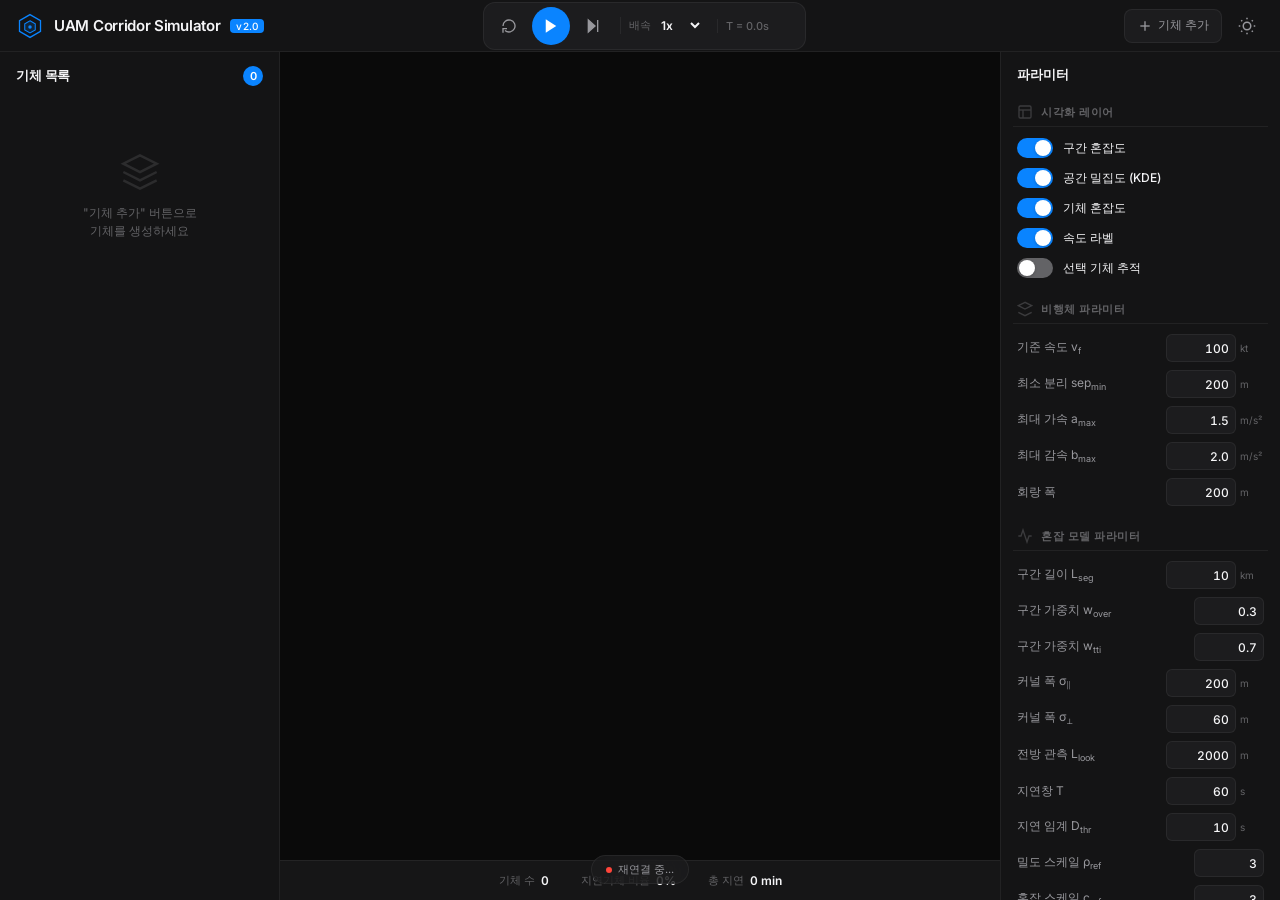
==== frontend/index.html @ d8e2fece "feat: Initial commit - Web-based UAM Corridor Congestion Simulator with Apple-style UI" ====
<!DOCTYPE html>
<html lang="ko" data-theme="dark">
<head>
  <meta charset="UTF-8">
  <meta name="viewport" content="width=device-width, initial-scale=1.0">
  <title>UAM Corridor Simulator</title>
  <link rel="preconnect" href="https://fonts.googleapis.com">
  <link rel="preconnect" href="https://fonts.gstatic.com" crossorigin>
  <link href="https://fonts.googleapis.com/css2?family=Inter:wght@300;400;500;600;700&display=swap" rel="stylesheet">
  <link rel="stylesheet" href="css/style.css">
</head>
<body>
  <!-- Top Bar -->
  <header class="topbar">
    <div class="topbar-left">
      <svg class="logo-icon" width="28" height="28" viewBox="0 0 32 32" fill="none">
        <path d="M16 3L28 10v12L16 29 4 22V10L16 3z" stroke="currentColor" stroke-width="1.5" fill="none"/>
        <path d="M16 10l6 3.5v7L16 24l-6-3.5v-7L16 10z" stroke="currentColor" stroke-width="1.2" fill="currentColor" fill-opacity="0.15"/>
        <circle cx="16" cy="17" r="2" fill="currentColor"/>
      </svg>
      <h1 class="topbar-title">UAM Corridor Simulator</h1>
      <span class="topbar-badge">v2.0</span>
    </div>
    <div class="topbar-center">
      <div class="sim-controls">
        <button class="ctrl-btn" id="btn-reset" title="초기화">
          <svg width="16" height="16" viewBox="0 0 24 24" fill="none" stroke="currentColor" stroke-width="2"><path d="M3 12a9 9 0 1 1 3 6.7"/><path d="M3 22v-6h6"/></svg>
        </button>
        <button class="ctrl-btn ctrl-primary" id="btn-play" title="시작/일시정지">
          <svg id="icon-play" width="18" height="18" viewBox="0 0 24 24" fill="currentColor"><polygon points="5,3 19,12 5,21"/></svg>
          <svg id="icon-pause" width="18" height="18" viewBox="0 0 24 24" fill="currentColor" style="display:none"><rect x="5" y="3" width="4" height="18"/><rect x="15" y="3" width="4" height="18"/></svg>
        </button>
        <button class="ctrl-btn" id="btn-step" title="1스텝 진행">
          <svg width="16" height="16" viewBox="0 0 24 24" fill="none" stroke="currentColor" stroke-width="2"><polygon points="5,3 15,12 5,21" fill="currentColor"/><line x1="19" y1="3" x2="19" y2="21"/></svg>
        </button>
        <div class="speed-control">
          <label>배속</label>
          <select id="sel-speed">
            <option value="0.5">0.5x</option>
            <option value="1" selected>1x</option>
            <option value="2">2x</option>
            <option value="5">5x</option>
            <option value="10">10x</option>
          </select>
        </div>
        <div class="sim-time" id="sim-time">T = 0.0s</div>
      </div>
    </div>
    <div class="topbar-right">
      <button class="ctrl-btn" id="btn-spawn" title="기체 생성">
        <svg width="16" height="16" viewBox="0 0 24 24" fill="none" stroke="currentColor" stroke-width="2"><line x1="12" y1="5" x2="12" y2="19"/><line x1="5" y1="12" x2="19" y2="12"/></svg>
        <span>기체 추가</span>
      </button>
      <button class="topbar-theme-btn" id="btn-theme" title="테마 전환">
        <svg width="18" height="18" viewBox="0 0 24 24" fill="none" stroke="currentColor" stroke-width="2"><path d="M21 12.79A9 9 0 1 1 11.21 3 7 7 0 0 0 21 12.79z"/></svg>
      </button>
    </div>
  </header>

  <!-- Main Layout -->
  <main class="app-layout">
    <!-- Left Sidebar: Aircraft List -->
    <aside class="sidebar sidebar-left" id="sidebar-left">
      <div class="sidebar-header">
        <h2>기체 목록</h2>
        <span class="badge" id="ac-count">0</span>
      </div>
      <div class="aircraft-list" id="aircraft-list">
        <div class="empty-state">
          <svg width="40" height="40" viewBox="0 0 24 24" fill="none" stroke="currentColor" stroke-width="1.5" opacity="0.3">
            <path d="M12 2L2 7l10 5 10-5-10-5z"/><path d="M2 17l10 5 10-5"/><path d="M2 12l10 5 10-5"/>
          </svg>
          <p>"기체 추가" 버튼으로<br>기체를 생성하세요</p>
        </div>
      </div>
      <!-- Selected Aircraft Detail -->
      <div class="ac-detail" id="ac-detail" style="display:none">
        <div class="detail-header">
          <span class="detail-id" id="detail-id">AC #1</span>
          <button class="btn-delete" id="btn-delete" title="기체 삭제">
            <svg width="14" height="14" viewBox="0 0 24 24" fill="none" stroke="currentColor" stroke-width="2"><line x1="18" y1="6" x2="6" y2="18"/><line x1="6" y1="6" x2="18" y2="18"/></svg>
          </button>
        </div>
        <div class="detail-stats">
          <div class="stat-row">
            <span class="stat-label">실제 속도</span>
            <span class="stat-value" id="detail-v-act">—</span>
          </div>
          <div class="stat-row">
            <span class="stat-label">지연율</span>
            <span class="stat-value" id="detail-delay-rate">—</span>
          </div>
          <div class="stat-row">
            <span class="stat-label">누적 지연</span>
            <span class="stat-value" id="detail-delay-time">—</span>
          </div>
          <div class="stat-row">
            <span class="stat-label">전방 지연비</span>
            <span class="stat-value" id="detail-fwd">—</span>
          </div>
        </div>
        <div class="speed-setter">
          <label>명령 속도 (kt)</label>
          <div class="speed-input-row">
            <button class="speed-btn" id="btn-speed-down">−5</button>
            <input type="number" id="input-speed" min="0" max="200" step="5" value="100">
            <button class="speed-btn" id="btn-speed-up">+5</button>
          </div>
          <input type="range" id="slider-speed" min="0" max="200" step="1" value="100" class="speed-slider">
        </div>
      </div>
    </aside>

    <!-- Center: Canvas -->
    <section class="canvas-area">
      <div class="canvas-wrapper" id="canvas-wrapper">
        <canvas id="sim-canvas"></canvas>
      </div>
      <!-- Summary Bar -->
      <div class="summary-bar" id="summary-bar">
        <div class="summary-item">
          <span class="summary-label">기체 수</span>
          <span class="summary-value" id="sum-n">0</span>
        </div>
        <div class="summary-item">
          <span class="summary-label">지연기체 비율</span>
          <span class="summary-value" id="sum-dr">0%</span>
        </div>
        <div class="summary-item">
          <span class="summary-label">총 지연</span>
          <span class="summary-value" id="sum-td">0 min</span>
        </div>
      </div>
    </section>

    <!-- Right Sidebar: Parameters -->
    <aside class="sidebar sidebar-right" id="sidebar-right">
      <div class="sidebar-header">
        <h2>파라미터</h2>
      </div>
      <div class="params-scroll">
        <!-- Visualization toggles -->
        <div class="param-section">
          <div class="param-section-title">
            <svg width="16" height="16" viewBox="0 0 24 24" fill="none" stroke="currentColor" stroke-width="2"><rect x="3" y="3" width="18" height="18" rx="2"/><path d="M3 9h18"/><path d="M9 21V9"/></svg>
            시각화 레이어
          </div>
          <label class="toggle-row">
            <input type="checkbox" id="chk-segments" checked>
            <span class="toggle-switch"></span>
            <span class="toggle-label">구간 혼잡도</span>
          </label>
          <label class="toggle-row">
            <input type="checkbox" id="chk-density" checked>
            <span class="toggle-switch"></span>
            <span class="toggle-label">공간 밀집도 (KDE)</span>
          </label>
          <label class="toggle-row">
            <input type="checkbox" id="chk-congestion" checked>
            <span class="toggle-switch"></span>
            <span class="toggle-label">기체 혼잡도</span>
          </label>
          <label class="toggle-row">
            <input type="checkbox" id="chk-speed-labels" checked>
            <span class="toggle-switch"></span>
            <span class="toggle-label">속도 라벨</span>
          </label>
          <label class="toggle-row">
            <input type="checkbox" id="chk-follow">
            <span class="toggle-switch"></span>
            <span class="toggle-label">선택 기체 추적</span>
          </label>
        </div>

        <!-- Vehicle Params -->
        <div class="param-section">
          <div class="param-section-title">
            <svg width="16" height="16" viewBox="0 0 24 24" fill="none" stroke="currentColor" stroke-width="2"><path d="M12 2L2 7l10 5 10-5-10-5z"/><path d="M2 17l10 5 10-5"/></svg>
            비행체 파라미터
          </div>
          <div class="param-row">
            <label>기준 속도 v<sub>f</sub></label>
            <div class="param-input">
              <input type="number" id="p-v-free" value="100" min="10" max="200" step="5">
              <span class="unit">kt</span>
            </div>
          </div>
          <div class="param-row">
            <label>최소 분리 sep<sub>min</sub></label>
            <div class="param-input">
              <input type="number" id="p-sep-min" value="200" min="10" max="5000" step="10">
              <span class="unit">m</span>
            </div>
          </div>
          <div class="param-row">
            <label>최대 가속 a<sub>max</sub></label>
            <div class="param-input">
              <input type="number" id="p-a-max" value="1.5" min="0.1" max="10" step="0.1">
              <span class="unit">m/s²</span>
            </div>
          </div>
          <div class="param-row">
            <label>최대 감속 b<sub>max</sub></label>
            <div class="param-input">
              <input type="number" id="p-b-max" value="2.0" min="0.1" max="10" step="0.1">
              <span class="unit">m/s²</span>
            </div>
          </div>
          <div class="param-row">
            <label>회랑 폭</label>
            <div class="param-input">
              <input type="number" id="p-lane-width" value="200" min="20" max="2000" step="20">
              <span class="unit">m</span>
            </div>
          </div>
        </div>

        <!-- Congestion Params -->
        <div class="param-section">
          <div class="param-section-title">
            <svg width="16" height="16" viewBox="0 0 24 24" fill="none" stroke="currentColor" stroke-width="2"><path d="M22 12h-4l-3 9L9 3l-3 9H2"/></svg>
            혼잡 모델 파라미터
          </div>
          <div class="param-row">
            <label>구간 길이 L<sub>seg</sub></label>
            <div class="param-input">
              <input type="number" id="p-seg-len" value="10" min="0.5" max="50" step="0.5">
              <span class="unit">km</span>
            </div>
          </div>
          <div class="param-row">
            <label>구간 가중치 w<sub>over</sub></label>
            <div class="param-input">
              <input type="number" id="p-w-over" value="0.3" min="0" max="1" step="0.05">
            </div>
          </div>
          <div class="param-row">
            <label>구간 가중치 w<sub>tti</sub></label>
            <div class="param-input">
              <input type="number" id="p-w-tti" value="0.7" min="0" max="1" step="0.05">
            </div>
          </div>
          <div class="param-row">
            <label>커널 폭 σ<sub>∥</sub></label>
            <div class="param-input">
              <input type="number" id="p-sig-par" value="200" min="50" max="400" step="50">
              <span class="unit">m</span>
            </div>
          </div>
          <div class="param-row">
            <label>커널 폭 σ<sub>⊥</sub></label>
            <div class="param-input">
              <input type="number" id="p-sig-perp" value="60" min="5" max="1000" step="5">
              <span class="unit">m</span>
            </div>
          </div>
          <div class="param-row">
            <label>전방 관측 L<sub>look</sub></label>
            <div class="param-input">
              <input type="number" id="p-l-look" value="2000" min="100" max="20000" step="100">
              <span class="unit">m</span>
            </div>
          </div>
          <div class="param-row">
            <label>지연창 T</label>
            <div class="param-input">
              <input type="number" id="p-delay-t" value="60" min="10" max="3600" step="10">
              <span class="unit">s</span>
            </div>
          </div>
          <div class="param-row">
            <label>지연 임계 D<sub>thr</sub></label>
            <div class="param-input">
              <input type="number" id="p-d-thr" value="10" min="0" max="3600" step="5">
              <span class="unit">s</span>
            </div>
          </div>
          <div class="param-row">
            <label>밀도 스케일 ρ<sub>ref</sub></label>
            <div class="param-input">
              <input type="number" id="p-rho-ref" value="3" min="0.1" max="200" step="0.5">
            </div>
          </div>
          <div class="param-row">
            <label>혼잡 스케일 c<sub>ref</sub></label>
            <div class="param-input">
              <input type="number" id="p-cong-ref" value="3" min="0.1" max="200" step="0.5">
            </div>
          </div>
        </div>

        <!-- Simulation Params -->
        <div class="param-section">
          <div class="param-section-title">
            <svg width="16" height="16" viewBox="0 0 24 24" fill="none" stroke="currentColor" stroke-width="2"><circle cx="12" cy="12" r="3"/><path d="M19.4 15a1.65 1.65 0 0 0 .33 1.82l.06.06a2 2 0 0 1 0 2.83 2 2 0 0 1-2.83 0l-.06-.06a1.65 1.65 0 0 0-1.82-.33 1.65 1.65 0 0 0-1 1.51V21a2 2 0 0 1-2 2 2 2 0 0 1-2-2v-.09A1.65 1.65 0 0 0 9 19.4a1.65 1.65 0 0 0-1.82.33l-.06.06a2 2 0 0 1-2.83 0 2 2 0 0 1 0-2.83l.06-.06A1.65 1.65 0 0 0 4.68 15a1.65 1.65 0 0 0-1.51-1H3a2 2 0 0 1-2-2 2 2 0 0 1 2-2h.09A1.65 1.65 0 0 0 4.6 9a1.65 1.65 0 0 0-.33-1.82l-.06-.06a2 2 0 0 1 0-2.83 2 2 0 0 1 2.83 0l.06.06A1.65 1.65 0 0 0 9 4.68a1.65 1.65 0 0 0 1-1.51V3a2 2 0 0 1 2-2 2 2 0 0 1 2 2v.09a1.65 1.65 0 0 0 1 1.51 1.65 1.65 0 0 0 1.82-.33l.06-.06a2 2 0 0 1 2.83 0 2 2 0 0 1 0 2.83l-.06.06a1.65 1.65 0 0 0-.33 1.82V9a1.65 1.65 0 0 0 1.51 1H21a2 2 0 0 1 2 2 2 2 0 0 1-2 2h-.09a1.65 1.65 0 0 0-1.51 1z"/></svg>
            시뮬레이션 설정
          </div>
          <div class="param-row">
            <label>타임스텝 dt</label>
            <div class="param-input">
              <input type="number" id="p-dt" value="0.2" min="0.05" max="2" step="0.05">
              <span class="unit">s</span>
            </div>
          </div>
        </div>
      </div>
    </aside>
  </main>

  <!-- Connection indicator -->
  <div class="connection-indicator" id="connection-indicator">
    <span class="dot"></span>
    <span class="label">연결 중...</span>
  </div>

  <script src="js/renderer.js"></script>
  <script src="js/app.js"></script>
</body>
</html>
---- frontend/css/style.css ----
/* ============================================
   UAM Corridor Simulator — Apple-style Theme
   Dark-first, frosted glass, spatial depth
   ============================================ */

:root {
  --font: 'Inter', -apple-system, BlinkMacSystemFont, 'Segoe UI', sans-serif;

  /* Light mode */
  --bg: #f5f5f7;
  --surface: rgba(255, 255, 255, 0.72);
  --surface-solid: #ffffff;
  --surface-hover: rgba(255, 255, 255, 0.85);
  --border: rgba(0, 0, 0, 0.06);
  --border-strong: rgba(0, 0, 0, 0.12);
  --text: #1d1d1f;
  --text-secondary: #6e6e73;
  --text-tertiary: #aeaeb2;
  --accent: #007aff;
  --accent-hover: #0056cc;
  --danger: #ff3b30;
  --success: #34c759;
  --warning: #ff9500;
  --canvas-bg: #e8e8ed;
  --glass-blur: 20px;
  --shadow-sm: 0 1px 3px rgba(0,0,0,0.06);
  --shadow-md: 0 4px 16px rgba(0,0,0,0.08);
  --shadow-lg: 0 12px 40px rgba(0,0,0,0.12);
  --radius: 12px;
  --radius-sm: 8px;
  --radius-xs: 6px;
  --topbar-h: 52px;
}

[data-theme="dark"] {
  --bg: #000000;
  --surface: rgba(28, 28, 30, 0.72);
  --surface-solid: #1c1c1e;
  --surface-hover: rgba(44, 44, 46, 0.8);
  --border: rgba(255, 255, 255, 0.06);
  --border-strong: rgba(255, 255, 255, 0.12);
  --text: #f5f5f7;
  --text-secondary: #98989d;
  --text-tertiary: #636366;
  --accent: #0a84ff;
  --accent-hover: #409cff;
  --danger: #ff453a;
  --success: #30d158;
  --warning: #ff9f0a;
  --canvas-bg: #0a0a0a;
  --shadow-sm: 0 1px 3px rgba(0,0,0,0.3);
  --shadow-md: 0 4px 16px rgba(0,0,0,0.4);
  --shadow-lg: 0 12px 40px rgba(0,0,0,0.5);
}

/* ---- Reset ---- */
*, *::before, *::after { box-sizing: border-box; margin: 0; padding: 0; }
html { font-size: 14px; -webkit-font-smoothing: antialiased; -moz-osx-font-smoothing: grayscale; }
body {
  font-family: var(--font);
  background: var(--bg);
  color: var(--text);
  height: 100vh;
  overflow: hidden;
  display: flex;
  flex-direction: column;
}
button { cursor: pointer; background: none; border: none; font: inherit; color: inherit; }
input, select { font: inherit; color: inherit; }
input[type="number"] { -moz-appearance: textfield; }
input[type="number"]::-webkit-outer-spin-button,
input[type="number"]::-webkit-inner-spin-button { -webkit-appearance: none; margin: 0; }

/* ---- Top Bar ---- */
.topbar {
  height: var(--topbar-h);
  display: flex;
  align-items: center;
  justify-content: space-between;
  padding: 0 16px;
  background: var(--surface);
  backdrop-filter: blur(var(--glass-blur));
  -webkit-backdrop-filter: blur(var(--glass-blur));
  border-bottom: 1px solid var(--border);
  z-index: 100;
  flex-shrink: 0;
}
.topbar-left {
  display: flex;
  align-items: center;
  gap: 10px;
  min-width: 240px;
}
.logo-icon { color: var(--accent); flex-shrink: 0; }
.topbar-title {
  font-size: 15px;
  font-weight: 600;
  letter-spacing: -0.02em;
  white-space: nowrap;
}
.topbar-badge {
  font-size: 10px;
  font-weight: 500;
  background: var(--accent);
  color: #fff;
  padding: 1px 6px;
  border-radius: 4px;
  letter-spacing: 0.02em;
}
.topbar-center { display: flex; align-items: center; }
.topbar-right { display: flex; align-items: center; gap: 8px; min-width: 240px; justify-content: flex-end; }

.sim-controls {
  display: flex;
  align-items: center;
  gap: 6px;
  background: var(--surface-solid);
  border: 1px solid var(--border);
  border-radius: var(--radius);
  padding: 4px 8px;
}
.ctrl-btn {
  display: flex;
  align-items: center;
  justify-content: center;
  gap: 6px;
  width: 34px;
  height: 34px;
  border-radius: var(--radius-sm);
  color: var(--text-secondary);
  transition: all 0.15s ease;
}
.ctrl-btn:hover { background: var(--surface-hover); color: var(--text); }
.ctrl-btn span { font-size: 12px; font-weight: 500; }
.ctrl-primary {
  background: var(--accent);
  color: #fff !important;
  width: 38px;
  height: 38px;
  border-radius: 50%;
}
.ctrl-primary:hover { background: var(--accent-hover); }

#btn-spawn {
  width: auto;
  padding: 0 12px;
  gap: 5px;
  background: var(--surface-solid);
  border: 1px solid var(--border);
}
#btn-spawn:hover { border-color: var(--accent); color: var(--accent); }

.speed-control {
  display: flex;
  align-items: center;
  gap: 6px;
  margin-left: 4px;
  padding-left: 8px;
  border-left: 1px solid var(--border);
}
.speed-control label { font-size: 11px; color: var(--text-tertiary); }
.speed-control select {
  background: transparent;
  border: none;
  font-size: 12px;
  font-weight: 600;
  color: var(--text);
  cursor: pointer;
  outline: none;
}
.speed-control select option { background: var(--surface-solid); color: var(--text); }

.sim-time {
  font-size: 11px;
  font-weight: 500;
  color: var(--text-tertiary);
  margin-left: 8px;
  padding-left: 8px;
  border-left: 1px solid var(--border);
  font-variant-numeric: tabular-nums;
  min-width: 80px;
}

.topbar-theme-btn {
  width: 34px;
  height: 34px;
  display: flex;
  align-items: center;
  justify-content: center;
  border-radius: 50%;
  color: var(--text-secondary);
  transition: all 0.15s ease;
}
.topbar-theme-btn:hover { background: var(--surface-hover); color: var(--text); }

/* ---- Main Layout ---- */
.app-layout {
  flex: 1;
  display: flex;
  overflow: hidden;
}

/* ---- Sidebars ---- */
.sidebar {
  width: 280px;
  flex-shrink: 0;
  display: flex;
  flex-direction: column;
  background: var(--surface);
  backdrop-filter: blur(var(--glass-blur));
  -webkit-backdrop-filter: blur(var(--glass-blur));
  border-right: 1px solid var(--border);
  overflow: hidden;
}
.sidebar-right {
  border-right: none;
  border-left: 1px solid var(--border);
}
.sidebar-header {
  display: flex;
  align-items: center;
  justify-content: space-between;
  padding: 14px 16px 10px;
  flex-shrink: 0;
}
.sidebar-header h2 {
  font-size: 13px;
  font-weight: 600;
  letter-spacing: -0.01em;
}
.badge {
  font-size: 11px;
  font-weight: 600;
  background: var(--accent);
  color: #fff;
  min-width: 20px;
  height: 20px;
  display: flex;
  align-items: center;
  justify-content: center;
  border-radius: 10px;
  padding: 0 6px;
}

/* ---- Aircraft List ---- */
.aircraft-list {
  flex: 1;
  overflow-y: auto;
  padding: 0 8px;
}
.aircraft-list::-webkit-scrollbar { width: 4px; }
.aircraft-list::-webkit-scrollbar-thumb { background: var(--text-tertiary); border-radius: 2px; }

.empty-state {
  display: flex;
  flex-direction: column;
  align-items: center;
  justify-content: center;
  gap: 12px;
  height: 200px;
  color: var(--text-tertiary);
  text-align: center;
  font-size: 12px;
  line-height: 1.5;
}

.ac-card {
  display: flex;
  align-items: center;
  padding: 8px 10px;
  margin-bottom: 2px;
  border-radius: var(--radius-sm);
  cursor: pointer;
  transition: all 0.12s ease;
  gap: 10px;
}
.ac-card:hover { background: var(--surface-hover); }
.ac-card.selected { background: color-mix(in srgb, var(--accent) 15%, transparent); }
.ac-card.delayed { border-left: 2px solid var(--danger); }

.ac-card-icon {
  width: 28px;
  height: 28px;
  border-radius: 50%;
  background: var(--surface-solid);
  display: flex;
  align-items: center;
  justify-content: center;
  flex-shrink: 0;
  font-size: 10px;
  font-weight: 700;
  color: var(--accent);
  border: 1px solid var(--border);
}
.ac-card.delayed .ac-card-icon { color: var(--danger); border-color: var(--danger); }

.ac-card-info { flex: 1; min-width: 0; }
.ac-card-name { font-size: 12px; font-weight: 600; }
.ac-card-meta {
  font-size: 10px;
  color: var(--text-tertiary);
  font-variant-numeric: tabular-nums;
  display: flex;
  gap: 8px;
}
.ac-card-speed {
  font-size: 11px;
  font-weight: 500;
  font-variant-numeric: tabular-nums;
  color: var(--text-secondary);
}

/* ---- Aircraft Detail Panel ---- */
.ac-detail {
  flex-shrink: 0;
  border-top: 1px solid var(--border);
  padding: 12px;
  background: var(--surface-solid);
}
.detail-header {
  display: flex;
  align-items: center;
  justify-content: space-between;
  margin-bottom: 10px;
}
.detail-id { font-size: 14px; font-weight: 700; }
.btn-delete {
  width: 26px;
  height: 26px;
  display: flex;
  align-items: center;
  justify-content: center;
  border-radius: 50%;
  color: var(--danger);
  transition: all 0.15s;
}
.btn-delete:hover { background: color-mix(in srgb, var(--danger) 15%, transparent); }

.detail-stats {
  display: grid;
  grid-template-columns: 1fr 1fr;
  gap: 6px;
  margin-bottom: 12px;
}
.stat-row {
  background: var(--surface);
  border-radius: var(--radius-xs);
  padding: 6px 8px;
}
.stat-label { font-size: 10px; color: var(--text-tertiary); display: block; }
.stat-value { font-size: 13px; font-weight: 600; font-variant-numeric: tabular-nums; }

.speed-setter label {
  font-size: 11px;
  color: var(--text-secondary);
  display: block;
  margin-bottom: 6px;
}
.speed-input-row {
  display: flex;
  gap: 4px;
  margin-bottom: 6px;
}
.speed-btn {
  width: 36px;
  height: 32px;
  border-radius: var(--radius-xs);
  border: 1px solid var(--border);
  font-size: 12px;
  font-weight: 600;
  display: flex;
  align-items: center;
  justify-content: center;
  transition: all 0.12s;
}
.speed-btn:hover { border-color: var(--accent); color: var(--accent); }

.speed-input-row input {
  flex: 1;
  height: 32px;
  border: 1px solid var(--border);
  border-radius: var(--radius-xs);
  background: var(--surface);
  text-align: center;
  font-weight: 600;
  font-size: 13px;
  outline: none;
}
.speed-input-row input:focus { border-color: var(--accent); }

.speed-slider {
  width: 100%;
  height: 4px;
  -webkit-appearance: none;
  appearance: none;
  background: var(--border-strong);
  border-radius: 2px;
  outline: none;
}
.speed-slider::-webkit-slider-thumb {
  -webkit-appearance: none;
  width: 16px;
  height: 16px;
  border-radius: 50%;
  background: var(--accent);
  cursor: pointer;
  box-shadow: 0 1px 4px rgba(0,0,0,0.3);
}

/* ---- Parameters Sidebar ---- */
.params-scroll {
  flex: 1;
  overflow-y: auto;
  padding: 0 12px 20px;
}
.params-scroll::-webkit-scrollbar { width: 4px; }
.params-scroll::-webkit-scrollbar-thumb { background: var(--text-tertiary); border-radius: 2px; }

.param-section {
  margin-bottom: 8px;
}
.param-section-title {
  display: flex;
  align-items: center;
  gap: 8px;
  font-size: 11px;
  font-weight: 600;
  text-transform: uppercase;
  letter-spacing: 0.05em;
  color: var(--text-tertiary);
  padding: 10px 4px 6px;
  border-bottom: 1px solid var(--border);
  margin-bottom: 6px;
}
.param-section-title svg { opacity: 0.5; flex-shrink: 0; }

/* Toggle rows */
.toggle-row {
  display: flex;
  align-items: center;
  gap: 10px;
  padding: 5px 4px;
  cursor: pointer;
  border-radius: var(--radius-xs);
  transition: background 0.1s;
}
.toggle-row:hover { background: var(--surface-hover); }
.toggle-row input[type="checkbox"] { display: none; }
.toggle-switch {
  width: 36px;
  height: 20px;
  background: var(--text-tertiary);
  border-radius: 10px;
  position: relative;
  transition: background 0.2s;
  flex-shrink: 0;
}
.toggle-switch::after {
  content: '';
  position: absolute;
  width: 16px;
  height: 16px;
  background: #fff;
  border-radius: 50%;
  top: 2px;
  left: 2px;
  transition: transform 0.2s;
  box-shadow: 0 1px 3px rgba(0,0,0,0.2);
}
.toggle-row input:checked + .toggle-switch { background: var(--accent); }
.toggle-row input:checked + .toggle-switch::after { transform: translateX(16px); }
.toggle-label { font-size: 12px; font-weight: 500; }

/* Param inputs */
.param-row {
  display: flex;
  align-items: center;
  justify-content: space-between;
  padding: 4px;
  gap: 8px;
}
.param-row label {
  font-size: 12px;
  color: var(--text-secondary);
  flex-shrink: 0;
  white-space: nowrap;
}
.param-row label sub { font-size: 9px; }
.param-input {
  display: flex;
  align-items: center;
  gap: 4px;
}
.param-input input {
  width: 70px;
  height: 28px;
  border: 1px solid var(--border);
  border-radius: var(--radius-xs);
  background: var(--surface-solid);
  text-align: right;
  font-size: 12px;
  font-weight: 500;
  padding: 0 6px;
  outline: none;
  font-variant-numeric: tabular-nums;
  transition: border-color 0.15s;
}
.param-input input:focus { border-color: var(--accent); }
.param-input .unit {
  font-size: 10px;
  color: var(--text-tertiary);
  min-width: 24px;
}

/* ---- Canvas Area ---- */
.canvas-area {
  flex: 1;
  display: flex;
  flex-direction: column;
  position: relative;
  background: var(--canvas-bg);
  overflow: hidden;
}
.canvas-wrapper {
  flex: 1;
  position: relative;
  overflow: hidden;
}
.canvas-wrapper canvas {
  position: absolute;
  top: 0;
  left: 0;
  width: 100%;
  height: 100%;
}

/* Summary bar */
.summary-bar {
  display: flex;
  align-items: center;
  justify-content: center;
  gap: 32px;
  height: 40px;
  background: var(--surface);
  backdrop-filter: blur(var(--glass-blur));
  -webkit-backdrop-filter: blur(var(--glass-blur));
  border-top: 1px solid var(--border);
  flex-shrink: 0;
}
.summary-item {
  display: flex;
  align-items: center;
  gap: 6px;
}
.summary-label {
  font-size: 11px;
  color: var(--text-tertiary);
}
.summary-value {
  font-size: 12px;
  font-weight: 600;
  font-variant-numeric: tabular-nums;
}

/* ---- Connection Indicator ---- */
.connection-indicator {
  position: fixed;
  bottom: 16px;
  left: 50%;
  transform: translateX(-50%);
  display: flex;
  align-items: center;
  gap: 6px;
  padding: 6px 14px;
  background: var(--surface);
  backdrop-filter: blur(var(--glass-blur));
  border: 1px solid var(--border);
  border-radius: 20px;
  font-size: 11px;
  color: var(--text-secondary);
  z-index: 200;
  transition: opacity 0.3s, transform 0.3s;
}
.connection-indicator .dot {
  width: 6px;
  height: 6px;
  border-radius: 50%;
  background: var(--warning);
  animation: pulse 1.5s infinite;
}
.connection-indicator.connected .dot { background: var(--success); animation: none; }
.connection-indicator.connected .label::after { content: '연결됨'; }
.connection-indicator.connected { opacity: 0; transform: translateX(-50%) translateY(10px); pointer-events: none; }
.connection-indicator.error .dot { background: var(--danger); animation: none; }

@keyframes pulse {
  0%, 100% { opacity: 1; }
  50% { opacity: 0.3; }
}

/* ---- Scrollbar global ---- */
::-webkit-scrollbar { width: 6px; height: 6px; }
::-webkit-scrollbar-track { background: transparent; }
::-webkit-scrollbar-thumb { background: var(--text-tertiary); border-radius: 3px; }
::-webkit-scrollbar-thumb:hover { background: var(--text-secondary); }

/* ---- Selection ---- */
::selection { background: color-mix(in srgb, var(--accent) 30%, transparent); }

/* ---- Animations ---- */
@keyframes fadeIn {
  from { opacity: 0; transform: translateY(4px); }
  to { opacity: 1; transform: translateY(0); }
}
.ac-card { animation: fadeIn 0.2s ease; }
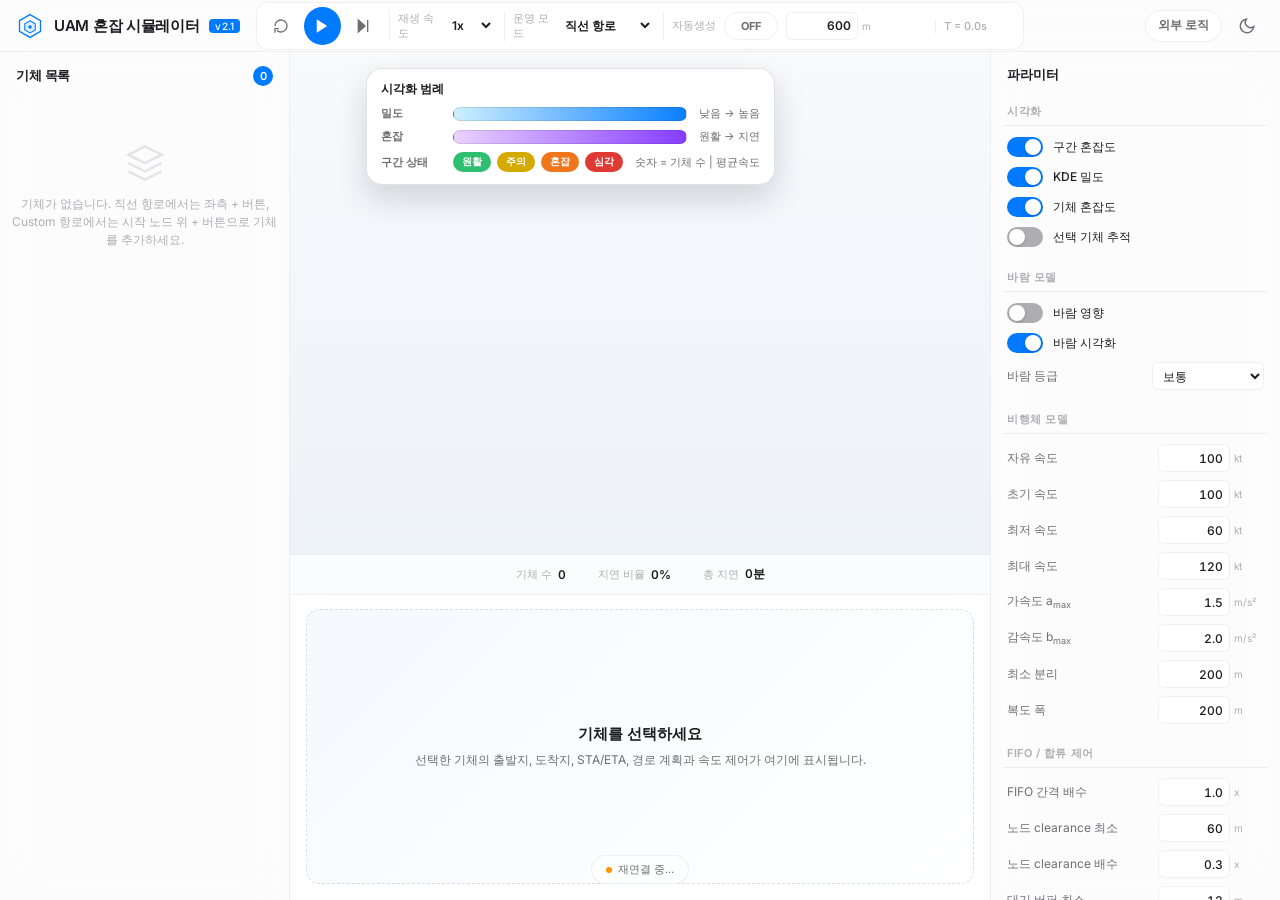
==== commit 7f2048c1: "Add custom route mode and external logic studio" ====
--- a/frontend/index.html
+++ b/frontend/index.html
@@ -1,40 +1,41 @@
 <!DOCTYPE html>
-<html lang="ko" data-theme="dark">
+<html lang="ko" data-theme="light">
 <head>
   <meta charset="UTF-8">
   <meta name="viewport" content="width=device-width, initial-scale=1.0">
-  <title>UAM Corridor Simulator</title>
+  <title>UAM 혼잡 시뮬레이터</title>
   <link rel="preconnect" href="https://fonts.googleapis.com">
   <link rel="preconnect" href="https://fonts.gstatic.com" crossorigin>
-  <link href="https://fonts.googleapis.com/css2?family=Inter:wght@300;400;500;600;700&display=swap" rel="stylesheet">
+  <link href="https://fonts.googleapis.com/css2?family=Inter:wght@300;400;500;600;700;800&display=swap" rel="stylesheet">
   <link rel="stylesheet" href="css/style.css">
 </head>
 <body>
-  <!-- Top Bar -->
   <header class="topbar">
     <div class="topbar-left">
-      <svg class="logo-icon" width="28" height="28" viewBox="0 0 32 32" fill="none">
-        <path d="M16 3L28 10v12L16 29 4 22V10L16 3z" stroke="currentColor" stroke-width="1.5" fill="none"/>
-        <path d="M16 10l6 3.5v7L16 24l-6-3.5v-7L16 10z" stroke="currentColor" stroke-width="1.2" fill="currentColor" fill-opacity="0.15"/>
+      <svg class="logo-icon" width="28" height="28" viewBox="0 0 32 32" fill="none" aria-hidden="true">
+        <path d="M16 3L28 10v12L16 29 4 22V10L16 3z" stroke="currentColor" stroke-width="1.5"/>
+        <path d="M16 10l6 3.5v7L16 24l-6-3.5v-7L16 10z" stroke="currentColor" stroke-width="1.2" fill="currentColor" fill-opacity="0.12"/>
         <circle cx="16" cy="17" r="2" fill="currentColor"/>
       </svg>
-      <h1 class="topbar-title">UAM Corridor Simulator</h1>
-      <span class="topbar-badge">v2.0</span>
+      <h1 class="topbar-title">UAM 혼잡 시뮬레이터</h1>
+      <span class="topbar-badge">v2.1</span>
     </div>
+
     <div class="topbar-center">
       <div class="sim-controls">
-        <button class="ctrl-btn" id="btn-reset" title="초기화">
+        <button class="ctrl-btn" id="btn-reset" title="초기화" aria-label="초기화">
           <svg width="16" height="16" viewBox="0 0 24 24" fill="none" stroke="currentColor" stroke-width="2"><path d="M3 12a9 9 0 1 1 3 6.7"/><path d="M3 22v-6h6"/></svg>
         </button>
-        <button class="ctrl-btn ctrl-primary" id="btn-play" title="시작/일시정지">
+        <button class="ctrl-btn ctrl-primary" id="btn-play" title="재생 / 일시정지" aria-label="재생 / 일시정지">
           <svg id="icon-play" width="18" height="18" viewBox="0 0 24 24" fill="currentColor"><polygon points="5,3 19,12 5,21"/></svg>
           <svg id="icon-pause" width="18" height="18" viewBox="0 0 24 24" fill="currentColor" style="display:none"><rect x="5" y="3" width="4" height="18"/><rect x="15" y="3" width="4" height="18"/></svg>
         </button>
-        <button class="ctrl-btn" id="btn-step" title="1스텝 진행">
+        <button class="ctrl-btn" id="btn-step" title="한 스텝 실행" aria-label="한 스텝 실행">
           <svg width="16" height="16" viewBox="0 0 24 24" fill="none" stroke="currentColor" stroke-width="2"><polygon points="5,3 15,12 5,21" fill="currentColor"/><line x1="19" y1="3" x2="19" y2="21"/></svg>
         </button>
+
         <div class="speed-control">
-          <label>배속</label>
+          <label for="sel-speed">재생 속도</label>
           <select id="sel-speed">
             <option value="0.5">0.5x</option>
             <option value="1" selected>1x</option>
@@ -43,271 +44,296 @@
             <option value="10">10x</option>
           </select>
         </div>
+
+        <div class="speed-control speed-control-mode">
+          <label for="sel-mode">운영 모드</label>
+          <select id="sel-mode">
+            <option value="corridor">직선 항로</option>
+            <option value="route">Custom 항로</option>
+          </select>
+        </div>
+
+        <div class="speed-control speed-control-auto">
+          <label for="input-auto-spacing">자동생성</label>
+          <button class="auto-spawn-btn" id="btn-auto-spawn" type="button">OFF</button>
+          <div class="auto-spawn-input">
+            <input type="number" id="input-auto-spacing" min="200" step="50" value="600">
+            <span>m</span>
+          </div>
+        </div>
+
         <div class="sim-time" id="sim-time">T = 0.0s</div>
       </div>
     </div>
+
     <div class="topbar-right">
-      <button class="ctrl-btn" id="btn-spawn" title="기체 생성">
-        <svg width="16" height="16" viewBox="0 0 24 24" fill="none" stroke="currentColor" stroke-width="2"><line x1="12" y1="5" x2="12" y2="19"/><line x1="5" y1="12" x2="19" y2="12"/></svg>
-        <span>기체 추가</span>
-      </button>
-      <button class="topbar-theme-btn" id="btn-theme" title="테마 전환">
+      <button class="topbar-link-btn" id="btn-logic-studio" title="외부 로직 스튜디오" aria-label="외부 로직 스튜디오">외부 로직</button>
+      <button class="topbar-theme-btn" id="btn-theme" title="테마 전환" aria-label="테마 전환">
         <svg width="18" height="18" viewBox="0 0 24 24" fill="none" stroke="currentColor" stroke-width="2"><path d="M21 12.79A9 9 0 1 1 11.21 3 7 7 0 0 0 21 12.79z"/></svg>
       </button>
     </div>
   </header>
 
-  <!-- Main Layout -->
   <main class="app-layout">
-    <!-- Left Sidebar: Aircraft List -->
     <aside class="sidebar sidebar-left" id="sidebar-left">
       <div class="sidebar-header">
         <h2>기체 목록</h2>
         <span class="badge" id="ac-count">0</span>
       </div>
+
       <div class="aircraft-list" id="aircraft-list">
         <div class="empty-state">
           <svg width="40" height="40" viewBox="0 0 24 24" fill="none" stroke="currentColor" stroke-width="1.5" opacity="0.3">
             <path d="M12 2L2 7l10 5 10-5-10-5z"/><path d="M2 17l10 5 10-5"/><path d="M2 12l10 5 10-5"/>
           </svg>
-          <p>"기체 추가" 버튼으로<br>기체를 생성하세요</p>
-        </div>
-      </div>
-      <!-- Selected Aircraft Detail -->
-      <div class="ac-detail" id="ac-detail" style="display:none">
-        <div class="detail-header">
-          <span class="detail-id" id="detail-id">AC #1</span>
-          <button class="btn-delete" id="btn-delete" title="기체 삭제">
-            <svg width="14" height="14" viewBox="0 0 24 24" fill="none" stroke="currentColor" stroke-width="2"><line x1="18" y1="6" x2="6" y2="18"/><line x1="6" y1="6" x2="18" y2="18"/></svg>
+          <p>기체가 없습니다. 직선 항로에서는 좌측 + 버튼, Custom 항로에서는 시작 노드 위 + 버튼으로 기체를 추가하세요.</p>
+        </div>
+      </div>
+    </aside>
+
+    <section class="workspace">
+      <section class="canvas-area">
+        <div class="canvas-wrapper" id="canvas-wrapper">
+          <button class="canvas-spawn-btn" id="btn-spawn" title="기체 생성" aria-label="기체 생성">
+            <svg width="22" height="22" viewBox="0 0 24 24" fill="none" stroke="currentColor" stroke-width="2.4" stroke-linecap="round">
+              <line x1="12" y1="5" x2="12" y2="19"/>
+              <line x1="5" y1="12" x2="19" y2="12"/>
+            </svg>
           </button>
-        </div>
-        <div class="detail-stats">
-          <div class="stat-row">
-            <span class="stat-label">실제 속도</span>
-            <span class="stat-value" id="detail-v-act">—</span>
-          </div>
-          <div class="stat-row">
-            <span class="stat-label">지연율</span>
-            <span class="stat-value" id="detail-delay-rate">—</span>
-          </div>
-          <div class="stat-row">
-            <span class="stat-label">누적 지연</span>
-            <span class="stat-value" id="detail-delay-time">—</span>
-          </div>
-          <div class="stat-row">
-            <span class="stat-label">전방 지연비</span>
-            <span class="stat-value" id="detail-fwd">—</span>
-          </div>
-        </div>
-        <div class="speed-setter">
-          <label>명령 속도 (kt)</label>
-          <div class="speed-input-row">
-            <button class="speed-btn" id="btn-speed-down">−5</button>
-            <input type="number" id="input-speed" min="0" max="200" step="5" value="100">
-            <button class="speed-btn" id="btn-speed-up">+5</button>
-          </div>
-          <input type="range" id="slider-speed" min="0" max="200" step="1" value="100" class="speed-slider">
-        </div>
-      </div>
-    </aside>
-
-    <!-- Center: Canvas -->
-    <section class="canvas-area">
-      <div class="canvas-wrapper" id="canvas-wrapper">
-        <canvas id="sim-canvas"></canvas>
-      </div>
-      <!-- Summary Bar -->
-      <div class="summary-bar" id="summary-bar">
-        <div class="summary-item">
-          <span class="summary-label">기체 수</span>
-          <span class="summary-value" id="sum-n">0</span>
-        </div>
-        <div class="summary-item">
-          <span class="summary-label">지연기체 비율</span>
-          <span class="summary-value" id="sum-dr">0%</span>
-        </div>
-        <div class="summary-item">
-          <span class="summary-label">총 지연</span>
-          <span class="summary-value" id="sum-td">0 min</span>
-        </div>
-      </div>
+
+          <div class="route-toolbar" id="route-toolbar">
+            <button class="route-toolbar-btn" id="btn-route-design">Custom 항로</button>
+            <button class="route-toolbar-btn route-toolbar-btn-secondary" id="btn-clear-routes">링크 비우기</button>
+            <button class="route-toolbar-btn route-toolbar-btn-secondary" id="btn-reset-routes">기본 링크</button>
+          </div>
+
+          <div class="route-spawn-layer" id="route-spawn-layer"></div>
+
+          <div class="viz-legend" id="viz-legend">
+            <div class="viz-legend-title">시각화 범례</div>
+            <div class="viz-legend-row" id="legend-density">
+              <span class="viz-legend-label">밀도</span>
+              <span class="viz-legend-gradient viz-legend-density"></span>
+              <span class="viz-legend-note">낮음 → 높음</span>
+            </div>
+            <div class="viz-legend-row" id="legend-congestion">
+              <span class="viz-legend-label">혼잡</span>
+              <span class="viz-legend-gradient viz-legend-congestion"></span>
+              <span class="viz-legend-note">원활 → 지연</span>
+            </div>
+            <div class="viz-legend-row" id="legend-segments">
+              <span class="viz-legend-label">구간 상태</span>
+              <div class="viz-legend-scale">
+                <span class="viz-legend-chip chip-green">원활</span>
+                <span class="viz-legend-chip chip-yellow">주의</span>
+                <span class="viz-legend-chip chip-orange">혼잡</span>
+                <span class="viz-legend-chip chip-red">심각</span>
+              </div>
+              <span class="viz-legend-note">숫자 = 기체 수 | 평균속도</span>
+            </div>
+            <div class="viz-legend-row" id="legend-wind">
+              <span class="viz-legend-label">바람</span>
+              <span class="viz-legend-arrow">→</span>
+              <span class="viz-legend-note">방향 = 흐름, 길이 = 세기</span>
+            </div>
+          </div>
+
+          <canvas id="sim-canvas"></canvas>
+        </div>
+
+        <div class="summary-bar" id="summary-bar">
+          <div class="summary-item">
+            <span class="summary-label">기체 수</span>
+            <span class="summary-value" id="sum-n">0</span>
+          </div>
+          <div class="summary-item">
+            <span class="summary-label">지연 비율</span>
+            <span class="summary-value" id="sum-dr">0%</span>
+          </div>
+          <div class="summary-item">
+            <span class="summary-label">총 지연</span>
+            <span class="summary-value" id="sum-td">0분</span>
+          </div>
+        </div>
+      </section>
+
+      <section class="command-panel" id="command-panel">
+        <div class="command-empty" id="command-empty">
+          <strong>기체를 선택하세요</strong>
+          <span>선택한 기체의 출발지, 도착지, STA/ETA, 경로 계획과 속도 제어가 여기에 표시됩니다.</span>
+        </div>
+
+        <div class="ac-detail command-detail" id="ac-detail" style="display:none">
+          <div class="command-header">
+            <div class="command-title">
+              <span class="detail-id" id="detail-id">기체 #1</span>
+              <span class="action-badge" id="detail-action" data-tone="idle">일반 비행</span>
+            </div>
+            <button class="btn-delete" id="btn-delete" title="기체 삭제" aria-label="기체 삭제">
+              <svg width="14" height="14" viewBox="0 0 24 24" fill="none" stroke="currentColor" stroke-width="2"><line x1="18" y1="6" x2="6" y2="18"/><line x1="6" y1="6" x2="18" y2="18"/></svg>
+            </button>
+          </div>
+
+          <div class="command-grid">
+            <section class="command-card">
+              <div class="command-card-title">비행 정보</div>
+              <div class="detail-stats">
+                <div class="stat-row"><span class="stat-label">실제 속도</span><span class="stat-value" id="detail-v-act">-</span></div>
+                <div class="stat-row"><span class="stat-label">잔여 거리</span><span class="stat-value" id="detail-remaining">-</span></div>
+                <div class="stat-row"><span class="stat-label">출발지</span><span class="stat-value" id="detail-origin">-</span></div>
+                <div class="stat-row"><span class="stat-label">도착지</span><span class="stat-value" id="detail-destination">-</span></div>
+                <div class="stat-row"><span class="stat-label">STA</span><span class="stat-value" id="detail-sta">-</span></div>
+                <div class="stat-row"><span class="stat-label">ETA</span><span class="stat-value" id="detail-eta">-</span></div>
+                <div class="stat-row"><span class="stat-label">TTI</span><span class="stat-value" id="detail-tti">-</span></div>
+                <div class="stat-row"><span class="stat-label">누적 지연</span><span class="stat-value" id="detail-delay-time">-</span></div>
+                <div class="stat-row"><span class="stat-label">배터리</span><span class="stat-value" id="detail-battery">-</span></div>
+                <div class="stat-row"><span class="stat-label">남은 항속</span><span class="stat-value" id="detail-battery-remaining">-</span></div>
+                <div class="stat-row"><span class="stat-label">대기 사유</span><span class="stat-value" id="detail-wait">-</span></div>
+              </div>
+            </section>
+
+            <section class="command-card">
+              <div class="command-card-title">속도 제어</div>
+              <div class="speed-setter">
+                <label for="input-speed">지시 속도 (kt)</label>
+                <div class="speed-input-row">
+                  <button class="speed-btn" id="btn-speed-down">-5</button>
+                  <input type="number" id="input-speed" min="60" max="120" step="5" value="100">
+                  <button class="speed-btn" id="btn-speed-up">+5</button>
+                </div>
+                <input type="range" id="slider-speed" min="60" max="120" step="1" value="100" class="speed-slider">
+              </div>
+            </section>
+
+            <section class="command-card">
+              <div class="command-card-title">경로 계획</div>
+              <div class="detail-stats detail-stats-route">
+                <div class="stat-row stat-row-wide">
+                  <span class="stat-label">경로</span>
+                  <span class="stat-value stat-value-route" id="detail-route">-</span>
+                </div>
+                <div class="stat-row">
+                  <span class="stat-label">경로 진행</span>
+                  <span class="stat-value" id="detail-route-progress">-</span>
+                </div>
+              </div>
+            </section>
+
+            <section class="command-card">
+              <div class="command-card-title">관리 명령</div>
+              <div class="action-controls">
+                <div class="action-row">
+                  <label for="input-turn-diameter">우선회 직경</label>
+                  <div class="inline-input">
+                    <input type="number" id="input-turn-diameter" value="800" min="200" step="50">
+                    <span>m</span>
+                  </div>
+                </div>
+                <button class="action-btn" id="btn-turn">우선회 1회 실행</button>
+
+                <div class="action-row">
+                  <label for="select-overtake-target">추월 대상</label>
+                  <div class="inline-input inline-input-wide">
+                    <select id="select-overtake-target"></select>
+                  </div>
+                </div>
+                <div class="action-row">
+                  <label for="input-overtake-offset">측면 간격</label>
+                  <div class="inline-input">
+                    <input type="number" id="input-overtake-offset" value="100" min="40" step="10">
+                    <span>m</span>
+                  </div>
+                </div>
+                <div class="action-row">
+                  <label for="input-overtake-boost">추월 추가 속도</label>
+                  <div class="inline-input">
+                    <input type="number" id="input-overtake-boost" value="20" min="5" step="5">
+                    <span>kt</span>
+                  </div>
+                </div>
+                <button class="action-btn action-btn-secondary" id="btn-overtake">추월 명령</button>
+              </div>
+            </section>
+          </div>
+        </div>
+      </section>
     </section>
 
-    <!-- Right Sidebar: Parameters -->
     <aside class="sidebar sidebar-right" id="sidebar-right">
       <div class="sidebar-header">
         <h2>파라미터</h2>
       </div>
+
       <div class="params-scroll">
-        <!-- Visualization toggles -->
-        <div class="param-section">
-          <div class="param-section-title">
-            <svg width="16" height="16" viewBox="0 0 24 24" fill="none" stroke="currentColor" stroke-width="2"><rect x="3" y="3" width="18" height="18" rx="2"/><path d="M3 9h18"/><path d="M9 21V9"/></svg>
-            시각화 레이어
-          </div>
-          <label class="toggle-row">
-            <input type="checkbox" id="chk-segments" checked>
-            <span class="toggle-switch"></span>
-            <span class="toggle-label">구간 혼잡도</span>
-          </label>
-          <label class="toggle-row">
-            <input type="checkbox" id="chk-density" checked>
-            <span class="toggle-switch"></span>
-            <span class="toggle-label">공간 밀집도 (KDE)</span>
-          </label>
-          <label class="toggle-row">
-            <input type="checkbox" id="chk-congestion" checked>
-            <span class="toggle-switch"></span>
-            <span class="toggle-label">기체 혼잡도</span>
-          </label>
-          <label class="toggle-row">
-            <input type="checkbox" id="chk-speed-labels" checked>
-            <span class="toggle-switch"></span>
-            <span class="toggle-label">속도 라벨</span>
-          </label>
-          <label class="toggle-row">
-            <input type="checkbox" id="chk-follow">
-            <span class="toggle-switch"></span>
-            <span class="toggle-label">선택 기체 추적</span>
-          </label>
-        </div>
-
-        <!-- Vehicle Params -->
-        <div class="param-section">
-          <div class="param-section-title">
-            <svg width="16" height="16" viewBox="0 0 24 24" fill="none" stroke="currentColor" stroke-width="2"><path d="M12 2L2 7l10 5 10-5-10-5z"/><path d="M2 17l10 5 10-5"/></svg>
-            비행체 파라미터
-          </div>
+        <div class="param-section">
+          <div class="param-section-title">시각화</div>
+          <label class="toggle-row"><input type="checkbox" id="chk-segments" checked><span class="toggle-switch"></span><span class="toggle-label">구간 혼잡도</span></label>
+          <label class="toggle-row"><input type="checkbox" id="chk-density" checked><span class="toggle-switch"></span><span class="toggle-label">KDE 밀도</span></label>
+          <label class="toggle-row"><input type="checkbox" id="chk-congestion" checked><span class="toggle-switch"></span><span class="toggle-label">기체 혼잡도</span></label>
+          <label class="toggle-row"><input type="checkbox" id="chk-follow"><span class="toggle-switch"></span><span class="toggle-label">선택 기체 추적</span></label>
+        </div>
+
+        <div class="param-section">
+          <div class="param-section-title">바람 모델</div>
+          <label class="toggle-row"><input type="checkbox" id="chk-wind-enabled"><span class="toggle-switch"></span><span class="toggle-label">바람 영향</span></label>
+          <label class="toggle-row"><input type="checkbox" id="chk-wind-overlay" checked><span class="toggle-switch"></span><span class="toggle-label">바람 시각화</span></label>
           <div class="param-row">
-            <label>기준 속도 v<sub>f</sub></label>
-            <div class="param-input">
-              <input type="number" id="p-v-free" value="100" min="10" max="200" step="5">
-              <span class="unit">kt</span>
-            </div>
-          </div>
-          <div class="param-row">
-            <label>최소 분리 sep<sub>min</sub></label>
-            <div class="param-input">
-              <input type="number" id="p-sep-min" value="200" min="10" max="5000" step="10">
-              <span class="unit">m</span>
-            </div>
-          </div>
-          <div class="param-row">
-            <label>최대 가속 a<sub>max</sub></label>
-            <div class="param-input">
-              <input type="number" id="p-a-max" value="1.5" min="0.1" max="10" step="0.1">
-              <span class="unit">m/s²</span>
-            </div>
-          </div>
-          <div class="param-row">
-            <label>최대 감속 b<sub>max</sub></label>
-            <div class="param-input">
-              <input type="number" id="p-b-max" value="2.0" min="0.1" max="10" step="0.1">
-              <span class="unit">m/s²</span>
-            </div>
-          </div>
-          <div class="param-row">
-            <label>회랑 폭</label>
-            <div class="param-input">
-              <input type="number" id="p-lane-width" value="200" min="20" max="2000" step="20">
-              <span class="unit">m</span>
-            </div>
-          </div>
-        </div>
-
-        <!-- Congestion Params -->
-        <div class="param-section">
-          <div class="param-section-title">
-            <svg width="16" height="16" viewBox="0 0 24 24" fill="none" stroke="currentColor" stroke-width="2"><path d="M22 12h-4l-3 9L9 3l-3 9H2"/></svg>
-            혼잡 모델 파라미터
-          </div>
-          <div class="param-row">
-            <label>구간 길이 L<sub>seg</sub></label>
-            <div class="param-input">
-              <input type="number" id="p-seg-len" value="10" min="0.5" max="50" step="0.5">
-              <span class="unit">km</span>
-            </div>
-          </div>
-          <div class="param-row">
-            <label>구간 가중치 w<sub>over</sub></label>
-            <div class="param-input">
-              <input type="number" id="p-w-over" value="0.3" min="0" max="1" step="0.05">
-            </div>
-          </div>
-          <div class="param-row">
-            <label>구간 가중치 w<sub>tti</sub></label>
-            <div class="param-input">
-              <input type="number" id="p-w-tti" value="0.7" min="0" max="1" step="0.05">
-            </div>
-          </div>
-          <div class="param-row">
-            <label>커널 폭 σ<sub>∥</sub></label>
-            <div class="param-input">
-              <input type="number" id="p-sig-par" value="200" min="50" max="400" step="50">
-              <span class="unit">m</span>
-            </div>
-          </div>
-          <div class="param-row">
-            <label>커널 폭 σ<sub>⊥</sub></label>
-            <div class="param-input">
-              <input type="number" id="p-sig-perp" value="60" min="5" max="1000" step="5">
-              <span class="unit">m</span>
-            </div>
-          </div>
-          <div class="param-row">
-            <label>전방 관측 L<sub>look</sub></label>
-            <div class="param-input">
-              <input type="number" id="p-l-look" value="2000" min="100" max="20000" step="100">
-              <span class="unit">m</span>
-            </div>
-          </div>
-          <div class="param-row">
-            <label>지연창 T</label>
-            <div class="param-input">
-              <input type="number" id="p-delay-t" value="60" min="10" max="3600" step="10">
-              <span class="unit">s</span>
-            </div>
-          </div>
-          <div class="param-row">
-            <label>지연 임계 D<sub>thr</sub></label>
-            <div class="param-input">
-              <input type="number" id="p-d-thr" value="10" min="0" max="3600" step="5">
-              <span class="unit">s</span>
-            </div>
-          </div>
-          <div class="param-row">
-            <label>밀도 스케일 ρ<sub>ref</sub></label>
-            <div class="param-input">
-              <input type="number" id="p-rho-ref" value="3" min="0.1" max="200" step="0.5">
-            </div>
-          </div>
-          <div class="param-row">
-            <label>혼잡 스케일 c<sub>ref</sub></label>
-            <div class="param-input">
-              <input type="number" id="p-cong-ref" value="3" min="0.1" max="200" step="0.5">
-            </div>
-          </div>
-        </div>
-
-        <!-- Simulation Params -->
-        <div class="param-section">
-          <div class="param-section-title">
-            <svg width="16" height="16" viewBox="0 0 24 24" fill="none" stroke="currentColor" stroke-width="2"><circle cx="12" cy="12" r="3"/><path d="M19.4 15a1.65 1.65 0 0 0 .33 1.82l.06.06a2 2 0 0 1 0 2.83 2 2 0 0 1-2.83 0l-.06-.06a1.65 1.65 0 0 0-1.82-.33 1.65 1.65 0 0 0-1 1.51V21a2 2 0 0 1-2 2 2 2 0 0 1-2-2v-.09A1.65 1.65 0 0 0 9 19.4a1.65 1.65 0 0 0-1.82.33l-.06.06a2 2 0 0 1-2.83 0 2 2 0 0 1 0-2.83l.06-.06A1.65 1.65 0 0 0 4.68 15a1.65 1.65 0 0 0-1.51-1H3a2 2 0 0 1-2-2 2 2 0 0 1 2-2h.09A1.65 1.65 0 0 0 4.6 9a1.65 1.65 0 0 0-.33-1.82l-.06-.06a2 2 0 0 1 0-2.83 2 2 0 0 1 2.83 0l.06.06A1.65 1.65 0 0 0 9 4.68a1.65 1.65 0 0 0 1-1.51V3a2 2 0 0 1 2-2 2 2 0 0 1 2 2v.09a1.65 1.65 0 0 0 1 1.51 1.65 1.65 0 0 0 1.82-.33l.06-.06a2 2 0 0 1 2.83 0 2 2 0 0 1 0 2.83l-.06.06a1.65 1.65 0 0 0-.33 1.82V9a1.65 1.65 0 0 0 1.51 1H21a2 2 0 0 1 2 2 2 2 0 0 1-2 2h-.09a1.65 1.65 0 0 0-1.51 1z"/></svg>
-            시뮬레이션 설정
-          </div>
-          <div class="param-row">
-            <label>타임스텝 dt</label>
-            <div class="param-input">
-              <input type="number" id="p-dt" value="0.2" min="0.05" max="2" step="0.05">
-              <span class="unit">s</span>
-            </div>
-          </div>
+            <label for="sel-wind-level">바람 등급</label>
+            <div class="param-input param-input-select">
+              <select id="sel-wind-level">
+                <option value="normal">보통</option>
+                <option value="middle">중간</option>
+                <option value="serious">심각</option>
+              </select>
+            </div>
+          </div>
+        </div>
+
+        <div class="param-section">
+          <div class="param-section-title">비행체 모델</div>
+          <div class="param-row"><label for="p-v-free">자유 속도</label><div class="param-input"><input type="number" id="p-v-free" value="100" min="60" max="120" step="5"><span class="unit">kt</span></div></div>
+          <div class="param-row"><label for="p-v-init">초기 속도</label><div class="param-input"><input type="number" id="p-v-init" value="100" min="60" max="120" step="5"><span class="unit">kt</span></div></div>
+          <div class="param-row"><label for="p-v-min">최저 속도</label><div class="param-input"><input type="number" id="p-v-min" value="60" min="0" max="120" step="5"><span class="unit">kt</span></div></div>
+          <div class="param-row"><label for="p-v-max">최대 속도</label><div class="param-input"><input type="number" id="p-v-max" value="120" min="60" max="200" step="5"><span class="unit">kt</span></div></div>
+          <div class="param-row"><label for="p-a-max">가속도 a<sub>max</sub></label><div class="param-input"><input type="number" id="p-a-max" value="1.5" min="0.1" max="10" step="0.1"><span class="unit">m/s²</span></div></div>
+          <div class="param-row"><label for="p-b-max">감속도 b<sub>max</sub></label><div class="param-input"><input type="number" id="p-b-max" value="2.0" min="0.1" max="10" step="0.1"><span class="unit">m/s²</span></div></div>
+          <div class="param-row"><label for="p-sep-min">최소 분리</label><div class="param-input"><input type="number" id="p-sep-min" value="200" min="10" max="5000" step="10"><span class="unit">m</span></div></div>
+          <div class="param-row"><label for="p-lane-width">복도 폭</label><div class="param-input"><input type="number" id="p-lane-width" value="200" min="20" max="2000" step="20"><span class="unit">m</span></div></div>
+        </div>
+
+        <div class="param-section">
+          <div class="param-section-title">FIFO / 합류 제어</div>
+          <div class="param-row"><label for="p-fifo-gap-scale">FIFO 간격 배수</label><div class="param-input"><input type="number" id="p-fifo-gap-scale" value="1.0" min="0" max="10" step="0.1"><span class="unit">x</span></div></div>
+          <div class="param-row"><label for="p-fifo-node-clear-min">노드 clearance 최소</label><div class="param-input"><input type="number" id="p-fifo-node-clear-min" value="60" min="0" max="2000" step="10"><span class="unit">m</span></div></div>
+          <div class="param-row"><label for="p-fifo-node-clear-scale">노드 clearance 배수</label><div class="param-input"><input type="number" id="p-fifo-node-clear-scale" value="0.3" min="0" max="5" step="0.05"><span class="unit">x</span></div></div>
+          <div class="param-row"><label for="p-fifo-hold-min">대기 버퍼 최소</label><div class="param-input"><input type="number" id="p-fifo-hold-min" value="12" min="0" max="1000" step="2"><span class="unit">m</span></div></div>
+          <div class="param-row"><label for="p-fifo-hold-scale">대기 버퍼 배수</label><div class="param-input"><input type="number" id="p-fifo-hold-scale" value="0.1" min="0" max="2" step="0.02"><span class="unit">x</span></div></div>
+          <div class="param-row"><label for="p-fifo-approach-scale">접근 창 배수</label><div class="param-input"><input type="number" id="p-fifo-approach-scale" value="3.0" min="0" max="10" step="0.1"><span class="unit">x</span></div></div>
+          <div class="param-row"><label for="p-fifo-approach-time">접근 예측 시간</label><div class="param-input"><input type="number" id="p-fifo-approach-time" value="4.0" min="0" max="30" step="0.5"><span class="unit">s</span></div></div>
+        </div>
+
+        <div class="param-section">
+          <div class="param-section-title">혼잡 모델</div>
+          <div class="param-row"><label for="p-seg-len">구간 길이 L<sub>seg</sub></label><div class="param-input"><input type="number" id="p-seg-len" value="10" min="0.5" max="50" step="0.5"><span class="unit">km</span></div></div>
+          <div class="param-row"><label for="p-w-over">오버플로우 가중치</label><div class="param-input"><input type="number" id="p-w-over" value="0.3" min="0" max="1" step="0.05"><span class="unit"></span></div></div>
+          <div class="param-row"><label for="p-w-tti">TTI 가중치</label><div class="param-input"><input type="number" id="p-w-tti" value="0.7" min="0" max="1" step="0.05"><span class="unit"></span></div></div>
+          <div class="param-row"><label for="p-sig-par">커널 σ<sub>parallel</sub></label><div class="param-input"><input type="number" id="p-sig-par" value="200" min="50" max="400" step="50"><span class="unit">m</span></div></div>
+          <div class="param-row"><label for="p-sig-perp">커널 σ<sub>perp</sub></label><div class="param-input"><input type="number" id="p-sig-perp" value="60" min="5" max="1000" step="5"><span class="unit">m</span></div></div>
+          <div class="param-row"><label for="p-l-look">전방 관측 길이</label><div class="param-input"><input type="number" id="p-l-look" value="2000" min="100" max="20000" step="100"><span class="unit">m</span></div></div>
+          <div class="param-row"><label for="p-delay-t">지연 누적 창</label><div class="param-input"><input type="number" id="p-delay-t" value="60" min="10" max="3600" step="10"><span class="unit">s</span></div></div>
+          <div class="param-row"><label for="p-d-thr">지연 임계값</label><div class="param-input"><input type="number" id="p-d-thr" value="10" min="0" max="3600" step="5"><span class="unit">s</span></div></div>
+          <div class="param-row"><label for="p-rho-ref">밀도 기준 ρ<sub>ref</sub></label><div class="param-input"><input type="number" id="p-rho-ref" value="3" min="0.1" max="200" step="0.5"><span class="unit"></span></div></div>
+          <div class="param-row"><label for="p-cong-ref">혼잡 기준 c<sub>ref</sub></label><div class="param-input"><input type="number" id="p-cong-ref" value="3" min="0.1" max="200" step="0.5"><span class="unit"></span></div></div>
+        </div>
+
+        <div class="param-section">
+          <div class="param-section-title">시뮬레이터</div>
+          <div class="param-row"><label for="p-dt">타임스텝 dt</label><div class="param-input"><input type="number" id="p-dt" value="0.2" min="0.05" max="2" step="0.05"><span class="unit">s</span></div></div>
         </div>
       </div>
     </aside>
   </main>
 
-  <!-- Connection indicator -->
   <div class="connection-indicator" id="connection-indicator">
     <span class="dot"></span>
     <span class="label">연결 중...</span>
--- a/frontend/css/style.css
+++ b/frontend/css/style.css
@@ -21,7 +21,7 @@
   --danger: #ff3b30;
   --success: #34c759;
   --warning: #ff9500;
-  --canvas-bg: #e8e8ed;
+  --canvas-bg: #eef2f8;
   --glass-blur: 20px;
   --shadow-sm: 0 1px 3px rgba(0,0,0,0.06);
   --shadow-md: 0 4px 16px rgba(0,0,0,0.08);
@@ -47,7 +47,7 @@
   --danger: #ff453a;
   --success: #30d158;
   --warning: #ff9f0a;
-  --canvas-bg: #0a0a0a;
+  --canvas-bg: #10161d;
   --shadow-sm: 0 1px 3px rgba(0,0,0,0.3);
   --shadow-md: 0 4px 16px rgba(0,0,0,0.4);
   --shadow-lg: 0 12px 40px rgba(0,0,0,0.5);
@@ -109,6 +109,26 @@
 }
 .topbar-center { display: flex; align-items: center; }
 .topbar-right { display: flex; align-items: center; gap: 8px; min-width: 240px; justify-content: flex-end; }
+.topbar-link-btn {
+  display: inline-flex;
+  align-items: center;
+  justify-content: center;
+  min-height: 32px;
+  padding: 0 12px;
+  border-radius: 999px;
+  border: 1px solid var(--border);
+  background: color-mix(in srgb, var(--surface) 84%, var(--surface-solid) 16%);
+  color: var(--text-secondary);
+  font-size: 12px;
+  font-weight: 700;
+  transition: background 0.15s ease, border-color 0.15s ease, color 0.15s ease, transform 0.15s ease;
+}
+.topbar-link-btn:hover {
+  background: var(--surface-hover);
+  border-color: var(--border-strong);
+  color: var(--text);
+  transform: translateY(-1px);
+}
 
 .sim-controls {
   display: flex;
@@ -141,15 +161,6 @@
 }
 .ctrl-primary:hover { background: var(--accent-hover); }
 
-#btn-spawn {
-  width: auto;
-  padding: 0 12px;
-  gap: 5px;
-  background: var(--surface-solid);
-  border: 1px solid var(--border);
-}
-#btn-spawn:hover { border-color: var(--accent); color: var(--accent); }
-
 .speed-control {
   display: flex;
   align-items: center;
@@ -169,6 +180,56 @@
   outline: none;
 }
 .speed-control select option { background: var(--surface-solid); color: var(--text); }
+.speed-control-mode { min-width: 138px; }
+.speed-control-auto { min-width: 258px; gap: 8px; }
+
+.auto-spawn-btn {
+  min-width: 54px;
+  height: 28px;
+  padding: 0 10px;
+  border-radius: 999px;
+  border: 1px solid var(--border);
+  background: color-mix(in srgb, var(--surface) 90%, var(--surface-solid) 10%);
+  color: var(--text-secondary);
+  font-size: 11px;
+  font-weight: 700;
+  transition: background 0.15s ease, border-color 0.15s ease, color 0.15s ease;
+}
+
+.auto-spawn-btn.is-active {
+  background: color-mix(in srgb, var(--success) 15%, var(--surface-solid) 85%);
+  border-color: color-mix(in srgb, var(--success) 40%, transparent);
+  color: var(--success);
+}
+
+.auto-spawn-input {
+  display: inline-grid;
+  grid-template-columns: 72px auto;
+  gap: 4px;
+  align-items: center;
+}
+
+.auto-spawn-input input {
+  width: 72px;
+  height: 28px;
+  border: 1px solid var(--border);
+  border-radius: var(--radius-xs);
+  background: var(--surface-solid);
+  text-align: right;
+  padding: 0 6px;
+  outline: none;
+  font-size: 12px;
+  font-weight: 600;
+}
+
+.auto-spawn-input input:focus {
+  border-color: var(--accent);
+}
+
+.auto-spawn-input span {
+  font-size: 10px;
+  color: var(--text-tertiary);
+}
 
 .sim-time {
   font-size: 11px;
@@ -198,11 +259,20 @@
   flex: 1;
   display: flex;
   overflow: hidden;
+  min-height: 0;
+}
+
+.workspace {
+  flex: 1;
+  display: flex;
+  flex-direction: column;
+  min-width: 0;
+  min-height: 0;
 }
 
 /* ---- Sidebars ---- */
 .sidebar {
-  width: 280px;
+  width: 290px;
   flex-shrink: 0;
   display: flex;
   flex-direction: column;
@@ -276,7 +346,10 @@
 }
 .ac-card:hover { background: var(--surface-hover); }
 .ac-card.selected { background: color-mix(in srgb, var(--accent) 15%, transparent); }
-.ac-card.delayed { border-left: 2px solid var(--danger); }
+.ac-card.delayed { box-shadow: inset 2px 0 0 var(--danger); }
+.ac-card.managed { box-shadow: inset 3px 0 0 color-mix(in srgb, var(--warning) 65%, var(--accent) 35%); }
+.ac-card[data-action="turn"] .ac-card-status { color: var(--warning); }
+.ac-card[data-action="overtake"] .ac-card-status { color: var(--accent); }
 
 .ac-card-icon {
   width: 28px;
@@ -303,19 +376,40 @@
   display: flex;
   gap: 8px;
 }
+.ac-card-meta span { white-space: nowrap; }
+.ac-card-status {
+  color: var(--danger);
+  font-weight: 600;
+}
+.ac-card-side {
+  display: flex;
+  flex-direction: column;
+  align-items: flex-end;
+  gap: 2px;
+  flex-shrink: 0;
+}
 .ac-card-speed {
   font-size: 11px;
   font-weight: 500;
   font-variant-numeric: tabular-nums;
   color: var(--text-secondary);
 }
+.ac-card-battery {
+  font-size: 10px;
+  font-weight: 700;
+  font-variant-numeric: tabular-nums;
+  color: var(--success);
+}
+.ac-card-battery.is-warning {
+  color: #b37a00;
+}
+.ac-card-battery.is-critical {
+  color: var(--danger);
+}
 
 /* ---- Aircraft Detail Panel ---- */
 .ac-detail {
-  flex-shrink: 0;
-  border-top: 1px solid var(--border);
-  padding: 12px;
-  background: var(--surface-solid);
+  width: 100%;
 }
 .detail-header {
   display: flex;
@@ -340,7 +434,7 @@
   display: grid;
   grid-template-columns: 1fr 1fr;
   gap: 6px;
-  margin-bottom: 12px;
+  margin-bottom: 0;
 }
 .stat-row {
   background: var(--surface);
@@ -473,26 +567,29 @@
 
 /* Param inputs */
 .param-row {
-  display: flex;
-  align-items: center;
-  justify-content: space-between;
+  display: grid;
+  grid-template-columns: minmax(0, 1fr) auto;
+  align-items: center;
   padding: 4px;
-  gap: 8px;
+  gap: 12px;
 }
 .param-row label {
   font-size: 12px;
   color: var(--text-secondary);
-  flex-shrink: 0;
-  white-space: nowrap;
+  min-width: 0;
+  line-height: 1.35;
 }
 .param-row label sub { font-size: 9px; }
 .param-input {
-  display: flex;
-  align-items: center;
+  display: grid;
+  grid-template-columns: 72px 30px;
+  align-items: center;
+  justify-content: end;
   gap: 4px;
+  min-width: 106px;
 }
 .param-input input {
-  width: 70px;
+  width: 72px;
   height: 28px;
   border: 1px solid var(--border);
   border-radius: var(--radius-xs);
@@ -506,26 +603,281 @@
   transition: border-color 0.15s;
 }
 .param-input input:focus { border-color: var(--accent); }
+.param-input select {
+  width: 100%;
+  height: 28px;
+  border: 1px solid var(--border);
+  border-radius: var(--radius-xs);
+  background: var(--surface-solid);
+  font-size: 12px;
+  font-weight: 500;
+  padding: 0 6px;
+  outline: none;
+}
+.param-input select:focus { border-color: var(--accent); }
+.param-input-select {
+  grid-template-columns: minmax(92px, 1fr);
+  min-width: 112px;
+}
 .param-input .unit {
   font-size: 10px;
   color: var(--text-tertiary);
-  min-width: 24px;
+  min-width: 30px;
+  text-align: left;
 }
 
 /* ---- Canvas Area ---- */
 .canvas-area {
-  flex: 1;
+  flex: 1 1 auto;
   display: flex;
   flex-direction: column;
   position: relative;
   background: var(--canvas-bg);
   overflow: hidden;
+  min-height: 0;
 }
 .canvas-wrapper {
   flex: 1;
   position: relative;
   overflow: hidden;
 }
+
+.route-toolbar {
+  position: absolute;
+  right: 16px;
+  top: 16px;
+  z-index: 6;
+  display: none;
+  align-items: center;
+  gap: 8px;
+  padding: 10px;
+  border-radius: 16px;
+  background: color-mix(in srgb, var(--surface-solid) 94%, transparent);
+  border: 1px solid color-mix(in srgb, var(--border-strong) 88%, transparent);
+  box-shadow: 0 14px 32px rgba(15, 23, 42, 0.14);
+  backdrop-filter: blur(calc(var(--glass-blur) * 0.55));
+  -webkit-backdrop-filter: blur(calc(var(--glass-blur) * 0.55));
+}
+
+.route-toolbar.is-visible {
+  display: flex;
+}
+
+.route-toolbar-btn {
+  min-height: 34px;
+  padding: 0 14px;
+  border-radius: 12px;
+  background: color-mix(in srgb, var(--warning) 12%, var(--surface-solid) 88%);
+  border: 1px solid color-mix(in srgb, var(--warning) 22%, transparent);
+  color: color-mix(in srgb, var(--warning) 82%, var(--text) 18%);
+  font-size: 12px;
+  font-weight: 700;
+  transition: transform 0.12s ease, border-color 0.12s ease, background 0.12s ease;
+}
+
+.route-toolbar-btn:hover {
+  transform: translateY(-1px);
+  border-color: color-mix(in srgb, var(--warning) 48%, transparent);
+}
+
+.route-toolbar-btn.is-active {
+  background: color-mix(in srgb, var(--accent) 14%, var(--surface-solid) 86%);
+  border-color: color-mix(in srgb, var(--accent) 42%, transparent);
+  color: var(--accent);
+}
+
+.route-toolbar-btn-secondary {
+  background: color-mix(in srgb, var(--surface) 86%, var(--surface-solid) 14%);
+  border-color: var(--border);
+  color: var(--text-secondary);
+}
+
+.route-spawn-layer {
+  position: absolute;
+  inset: 0;
+  z-index: 7;
+  pointer-events: none;
+}
+
+.route-start-btn {
+  position: absolute;
+  width: 34px;
+  height: 34px;
+  margin-left: -58px;
+  margin-top: -17px;
+  border-radius: 50%;
+  pointer-events: auto;
+  display: inline-flex;
+  align-items: center;
+  justify-content: center;
+  background: color-mix(in srgb, var(--surface-solid) 92%, transparent);
+  border: 2px solid color-mix(in srgb, var(--warning) 72%, #ffffff 28%);
+  color: color-mix(in srgb, var(--warning) 88%, #6e4400 12%);
+  box-shadow: 0 10px 20px rgba(15, 23, 42, 0.16);
+  transition: transform 0.12s ease, box-shadow 0.12s ease, opacity 0.12s ease;
+}
+
+.route-start-btn:hover:not(:disabled) {
+  transform: translateY(-1px) scale(1.04);
+  box-shadow: 0 14px 28px rgba(15, 23, 42, 0.20);
+}
+
+.route-start-btn:disabled,
+.route-start-btn.is-disabled {
+  opacity: 0.36;
+  cursor: not-allowed;
+  box-shadow: none;
+}
+
+.route-start-btn-label {
+  position: absolute;
+  left: 100%;
+  top: 50%;
+  transform: translateY(-50%);
+  margin-left: 8px;
+  padding: 2px 7px;
+  border-radius: 999px;
+  font-size: 10px;
+  font-weight: 700;
+  color: var(--text);
+  background: color-mix(in srgb, var(--surface-solid) 92%, transparent);
+  border: 1px solid color-mix(in srgb, var(--border-strong) 80%, transparent);
+  white-space: nowrap;
+  pointer-events: none;
+}
+
+.corridor-start-btn {
+  z-index: 8;
+}
+
+.canvas-spawn-btn {
+  position: absolute;
+  z-index: 5;
+  width: 34px;
+  height: 34px;
+  margin-left: -58px;
+  margin-top: -17px;
+  display: flex;
+  align-items: center;
+  justify-content: center;
+  border-radius: 50%;
+  background: color-mix(in srgb, var(--surface-solid) 92%, transparent);
+  border: 2px solid color-mix(in srgb, var(--warning) 72%, #ffffff 28%);
+  color: color-mix(in srgb, var(--warning) 88%, #6e4400 12%);
+  box-shadow: 0 10px 20px rgba(15, 23, 42, 0.16);
+  backdrop-filter: blur(calc(var(--glass-blur) * 0.6));
+  -webkit-backdrop-filter: blur(calc(var(--glass-blur) * 0.6));
+  transition: transform 0.12s ease, box-shadow 0.12s ease, opacity 0.12s ease;
+}
+
+.canvas-spawn-btn:hover {
+  transform: translateY(-1px) scale(1.04);
+  box-shadow: 0 14px 28px rgba(15, 23, 42, 0.20);
+}
+
+.canvas-spawn-btn:active {
+  transform: scale(0.98);
+}
+
+.viz-legend {
+  position: absolute;
+  left: 76px;
+  top: 16px;
+  z-index: 5;
+  min-width: 300px;
+  display: flex;
+  flex-direction: column;
+  gap: 8px;
+  padding: 12px 14px;
+  border-radius: 16px;
+  background: color-mix(in srgb, var(--surface-solid) 94%, transparent);
+  border: 1px solid color-mix(in srgb, var(--border-strong) 92%, transparent);
+  box-shadow: 0 14px 32px rgba(15, 23, 42, 0.16);
+  backdrop-filter: blur(calc(var(--glass-blur) * 0.55));
+  -webkit-backdrop-filter: blur(calc(var(--glass-blur) * 0.55));
+}
+
+.viz-legend-title {
+  font-size: 12px;
+  font-weight: 700;
+  color: var(--text);
+}
+
+.viz-legend-row {
+  display: grid;
+  grid-template-columns: 60px minmax(92px, 1fr) auto;
+  align-items: center;
+  gap: 12px;
+}
+
+.viz-legend-row.is-hidden {
+  display: none;
+}
+
+.viz-legend-label {
+  font-size: 11px;
+  font-weight: 700;
+  color: var(--text-secondary);
+}
+
+.viz-legend-gradient {
+  height: 14px;
+  border-radius: 999px;
+  border: 1px solid color-mix(in srgb, var(--border-strong) 82%, transparent);
+}
+
+.viz-legend-density {
+  background: linear-gradient(90deg, rgba(78, 196, 255, 0.28), rgba(0, 122, 255, 0.96));
+}
+
+.viz-legend-congestion {
+  background: linear-gradient(90deg, rgba(186, 104, 255, 0.30), rgba(129, 52, 255, 0.96));
+}
+
+.viz-legend-note {
+  font-size: 11px;
+  color: var(--text-secondary);
+  white-space: nowrap;
+}
+
+.viz-legend-scale {
+  display: flex;
+  align-items: center;
+  gap: 6px;
+  flex-wrap: wrap;
+}
+
+.viz-legend-chip {
+  display: inline-flex;
+  align-items: center;
+  justify-content: center;
+  min-width: 38px;
+  height: 20px;
+  padding: 0 8px;
+  border-radius: 999px;
+  font-size: 10px;
+  font-weight: 700;
+  color: #fff;
+}
+
+.viz-legend-chip.chip-green { background: #2fbf71; }
+.viz-legend-chip.chip-yellow { background: #d4a900; }
+.viz-legend-chip.chip-orange { background: #f0761c; }
+.viz-legend-chip.chip-red { background: #df3b34; }
+
+.viz-legend-arrow {
+  display: inline-flex;
+  align-items: center;
+  justify-content: center;
+  height: 22px;
+  border-radius: 999px;
+  padding: 0 10px;
+  background: color-mix(in srgb, var(--accent) 12%, var(--surface-solid) 88%);
+  color: var(--accent);
+  font-size: 14px;
+  font-weight: 800;
+}
+
 .canvas-wrapper canvas {
   position: absolute;
   top: 0;
@@ -547,6 +899,230 @@
   border-top: 1px solid var(--border);
   flex-shrink: 0;
 }
+
+.command-panel {
+  flex: 0 0 clamp(228px, 34vh, 360px);
+  min-height: 220px;
+  border-top: 1px solid var(--border);
+  background:
+    linear-gradient(180deg, color-mix(in srgb, var(--surface-solid) 92%, transparent) 0%, color-mix(in srgb, var(--surface-solid) 98%, transparent) 100%);
+  backdrop-filter: blur(var(--glass-blur));
+  -webkit-backdrop-filter: blur(var(--glass-blur));
+  padding: 14px 16px 16px;
+  overflow: hidden;
+}
+
+.command-empty {
+  height: 100%;
+  border: 1px dashed var(--border-strong);
+  border-radius: calc(var(--radius) + 2px);
+  display: flex;
+  flex-direction: column;
+  align-items: center;
+  justify-content: center;
+  gap: 8px;
+  color: var(--text-secondary);
+  background:
+    linear-gradient(135deg, color-mix(in srgb, var(--accent) 4%, var(--surface-solid) 96%), var(--surface-solid));
+  text-align: center;
+}
+
+.command-empty strong {
+  font-size: 15px;
+  color: var(--text);
+}
+
+.command-empty span {
+  font-size: 12px;
+}
+
+.command-detail {
+  height: 100%;
+  display: flex;
+  flex-direction: column;
+  gap: 12px;
+  min-height: 0;
+}
+
+.command-header {
+  display: flex;
+  align-items: center;
+  justify-content: space-between;
+  gap: 12px;
+}
+
+.command-title {
+  display: flex;
+  align-items: center;
+  gap: 10px;
+  flex-wrap: wrap;
+}
+
+.action-badge {
+  display: inline-flex;
+  align-items: center;
+  padding: 5px 10px;
+  border-radius: 999px;
+  font-size: 11px;
+  font-weight: 700;
+  letter-spacing: 0.02em;
+  background: color-mix(in srgb, var(--surface-solid) 75%, var(--accent) 25%);
+  color: var(--accent);
+}
+
+.action-badge[data-tone="turn"] {
+  background: color-mix(in srgb, var(--warning) 15%, var(--surface-solid) 85%);
+  color: #b25a00;
+}
+
+.action-badge[data-tone="overtake"] {
+  background: color-mix(in srgb, var(--accent) 16%, var(--surface-solid) 84%);
+  color: var(--accent);
+}
+
+.command-grid {
+  flex: 1;
+  display: grid;
+  grid-template-columns: 1.3fr 1fr 0.95fr 1.05fr;
+  gap: 12px;
+  min-height: 0;
+  align-content: start;
+  overflow-y: auto;
+  padding-right: 4px;
+}
+
+.command-grid::-webkit-scrollbar {
+  width: 6px;
+}
+
+.command-grid::-webkit-scrollbar-thumb {
+  background: color-mix(in srgb, var(--text-tertiary) 72%, transparent);
+}
+
+.command-card {
+  display: flex;
+  flex-direction: column;
+  gap: 10px;
+  padding: 14px;
+  border-radius: 16px;
+  background:
+    linear-gradient(180deg, color-mix(in srgb, var(--surface-solid) 95%, transparent), color-mix(in srgb, var(--surface) 88%, transparent));
+  border: 1px solid var(--border);
+  box-shadow: var(--shadow-sm);
+  min-width: 0;
+  min-height: 0;
+}
+
+.command-card-title {
+  font-size: 12px;
+  font-weight: 700;
+  letter-spacing: 0.01em;
+  color: var(--text-secondary);
+}
+
+.command-card .detail-stats {
+  grid-template-columns: repeat(3, minmax(0, 1fr));
+}
+
+.detail-stats-route {
+  grid-template-columns: repeat(2, minmax(0, 1fr));
+}
+
+.stat-row-wide {
+  grid-column: 1 / -1;
+}
+
+.stat-value-route {
+  line-height: 1.4;
+  word-break: break-word;
+}
+
+.action-controls {
+  display: flex;
+  flex-direction: column;
+  gap: 10px;
+  height: 100%;
+  min-height: 0;
+}
+
+.action-row {
+  display: flex;
+  align-items: center;
+  justify-content: space-between;
+  gap: 12px;
+}
+
+.action-row label {
+  font-size: 12px;
+  color: var(--text-secondary);
+}
+
+.inline-input {
+  display: inline-grid;
+  grid-template-columns: 72px auto;
+  gap: 6px;
+  align-items: center;
+}
+
+.inline-input input {
+  width: 72px;
+  height: 30px;
+  border: 1px solid var(--border);
+  border-radius: var(--radius-xs);
+  background: var(--surface-solid);
+  text-align: right;
+  padding: 0 8px;
+  outline: none;
+}
+
+.inline-input select {
+  min-width: 0;
+  width: 100%;
+  height: 30px;
+  border: 1px solid var(--border);
+  border-radius: var(--radius-xs);
+  background: var(--surface-solid);
+  padding: 0 8px;
+  outline: none;
+}
+
+.inline-input span {
+  font-size: 11px;
+  color: var(--text-tertiary);
+}
+
+.inline-input-wide {
+  grid-template-columns: minmax(150px, 1fr);
+  width: min(240px, 100%);
+}
+
+.action-btn {
+  margin-top: auto;
+  min-height: 38px;
+  border-radius: 12px;
+  border: 1px solid color-mix(in srgb, var(--warning) 24%, transparent);
+  background: color-mix(in srgb, var(--warning) 12%, var(--surface-solid) 88%);
+  color: color-mix(in srgb, #8f5100 75%, var(--text) 25%);
+  font-size: 12px;
+  font-weight: 700;
+  transition: transform 0.12s ease, border-color 0.12s ease, background 0.12s ease;
+}
+
+.action-btn:hover:not(:disabled) {
+  transform: translateY(-1px);
+  border-color: color-mix(in srgb, var(--warning) 45%, transparent);
+}
+
+.action-btn:disabled {
+  opacity: 0.45;
+  cursor: not-allowed;
+}
+
+.action-btn-secondary {
+  border-color: color-mix(in srgb, var(--accent) 24%, transparent);
+  background: color-mix(in srgb, var(--accent) 10%, var(--surface-solid) 90%);
+  color: var(--accent);
+}
 .summary-item {
   display: flex;
   align-items: center;
@@ -592,6 +1168,7 @@
 .connection-indicator.connected .label::after { content: '연결됨'; }
 .connection-indicator.connected { opacity: 0; transform: translateX(-50%) translateY(10px); pointer-events: none; }
 .connection-indicator.error .dot { background: var(--danger); animation: none; }
+.connection-indicator.connected .label::after { content: ''; }
 
 @keyframes pulse {
   0%, 100% { opacity: 1; }
@@ -612,4 +1189,616 @@
   from { opacity: 0; transform: translateY(4px); }
   to { opacity: 1; transform: translateY(0); }
 }
-.ac-card { animation: fadeIn 0.2s ease; }
+.ac-card.is-new { animation: fadeIn 0.2s ease; }
+
+/* ---- External Logic Studio ---- */
+.studio-body {
+  overflow: hidden;
+}
+
+.studio-topbar {
+  position: relative;
+  z-index: 10;
+}
+
+.studio-topbar-right {
+  gap: 10px;
+}
+
+.studio-layout {
+  flex: 1;
+  min-height: 0;
+  display: grid;
+  grid-template-columns: minmax(0, 1.38fr) minmax(390px, 470px);
+  gap: 18px;
+  padding: 18px;
+  overflow: hidden;
+}
+
+.studio-editor-panel,
+.studio-side-panel {
+  min-height: 0;
+}
+
+.studio-editor-panel {
+  display: flex;
+  flex-direction: column;
+  gap: 14px;
+}
+
+.studio-side-panel {
+  display: grid;
+  grid-auto-rows: max-content;
+  align-content: start;
+  gap: 16px;
+  overflow-y: auto;
+  padding-right: 6px;
+  padding-bottom: 18px;
+  scrollbar-gutter: stable;
+}
+
+.studio-card-head {
+  display: flex;
+  align-items: center;
+  justify-content: space-between;
+  gap: 12px;
+}
+
+.studio-panel-head {
+  display: flex;
+  align-items: flex-start;
+  justify-content: space-between;
+  gap: 12px;
+}
+
+.studio-panel-head h2,
+.studio-card-head h3 {
+  font-size: 15px;
+  font-weight: 700;
+  letter-spacing: -0.02em;
+  line-height: 1.2;
+}
+
+.studio-panel-head p {
+  margin-top: 4px;
+  color: var(--text-secondary);
+  font-size: 12px;
+}
+
+.studio-toolbar,
+.studio-actions {
+  display: flex;
+  align-items: center;
+  gap: 10px;
+  flex-wrap: wrap;
+}
+
+.studio-action-btn {
+  min-width: 96px;
+}
+
+.studio-action-btn[disabled] {
+  opacity: 0.62;
+  cursor: default;
+  transform: none;
+}
+
+.studio-action-btn.is-busy {
+  position: relative;
+  padding-left: 34px;
+}
+
+.studio-action-btn.is-busy::before {
+  content: "";
+  position: absolute;
+  left: 14px;
+  top: 50%;
+  width: 12px;
+  height: 12px;
+  margin-top: -6px;
+  border-radius: 999px;
+  border: 2px solid currentColor;
+  border-right-color: transparent;
+  animation: studio-spin 0.8s linear infinite;
+}
+
+.studio-action-btn-analyze {
+  background: color-mix(in srgb, var(--surface-solid) 92%, var(--accent) 8%);
+  border-color: color-mix(in srgb, var(--accent) 24%, transparent);
+  color: color-mix(in srgb, var(--accent) 74%, var(--text) 26%);
+}
+
+.studio-action-btn-analyze:hover {
+  border-color: color-mix(in srgb, var(--accent) 46%, transparent);
+}
+
+.studio-action-btn-activate {
+  background: color-mix(in srgb, var(--success) 14%, var(--surface-solid) 86%);
+  border-color: color-mix(in srgb, var(--success) 34%, transparent);
+  color: color-mix(in srgb, var(--success) 82%, var(--text) 18%);
+}
+
+.studio-action-btn-activate:hover {
+  border-color: color-mix(in srgb, var(--success) 52%, transparent);
+}
+
+.studio-action-btn-analyze.is-ready {
+  background: color-mix(in srgb, var(--accent) 13%, var(--surface-solid) 87%);
+  border-color: color-mix(in srgb, var(--accent) 42%, transparent);
+  color: var(--accent);
+}
+
+.studio-action-btn-analyze.is-dirty {
+  background: color-mix(in srgb, var(--warning) 12%, var(--surface-solid) 88%);
+  border-color: color-mix(in srgb, var(--warning) 28%, transparent);
+  color: color-mix(in srgb, var(--warning) 82%, var(--text) 18%);
+}
+
+.studio-action-btn-activate.is-active {
+  background: color-mix(in srgb, var(--danger) 11%, var(--surface-solid) 89%);
+  border-color: color-mix(in srgb, var(--danger) 30%, transparent);
+  color: color-mix(in srgb, var(--danger) 82%, var(--text) 18%);
+}
+
+.studio-action-btn-activate.is-waiting {
+  background: color-mix(in srgb, var(--surface) 88%, var(--surface-solid) 12%);
+  border-color: var(--border);
+  color: var(--text-secondary);
+}
+
+@keyframes studio-spin {
+  from {
+    transform: rotate(0deg);
+  }
+  to {
+    transform: rotate(360deg);
+  }
+}
+
+.studio-file-btn {
+  display: inline-flex;
+  align-items: center;
+  justify-content: center;
+  min-height: 32px;
+  padding: 0 12px;
+  border-radius: 999px;
+  border: 1px solid var(--border);
+  background: color-mix(in srgb, var(--surface) 80%, var(--surface-solid) 20%);
+  color: var(--text);
+  font-size: 12px;
+  font-weight: 700;
+  transition: background 0.15s ease, border-color 0.15s ease;
+}
+
+.studio-file-btn:hover {
+  background: var(--surface-hover);
+  border-color: var(--border-strong);
+}
+
+.studio-toolbar input[type="file"] {
+  display: none;
+}
+
+.studio-check {
+  display: inline-flex;
+  align-items: center;
+  gap: 8px;
+  font-size: 12px;
+  color: var(--text-secondary);
+}
+
+.studio-check input {
+  width: 15px;
+  height: 15px;
+}
+
+.studio-code,
+.studio-console,
+.studio-json {
+  width: 100%;
+  border: 1px solid var(--border);
+  border-radius: 18px;
+  background:
+    linear-gradient(180deg, color-mix(in srgb, var(--surface-solid) 96%, transparent), color-mix(in srgb, var(--surface) 86%, transparent));
+  box-shadow: var(--shadow-sm);
+  font-family: Consolas, "SFMono-Regular", Menlo, Monaco, monospace;
+  color: var(--text);
+}
+
+.studio-code {
+  flex: 1;
+  min-height: 360px;
+  resize: none;
+  padding: 16px 18px;
+  line-height: 1.55;
+  font-size: 13px;
+  outline: none;
+}
+
+.studio-console-card,
+.studio-card {
+  display: flex;
+  flex-direction: column;
+  flex: 0 0 auto;
+  gap: 12px;
+  width: 100%;
+  padding: 18px;
+  border-radius: 20px;
+  border: 1px solid var(--border);
+  background:
+    linear-gradient(180deg, color-mix(in srgb, var(--surface-solid) 94%, transparent), color-mix(in srgb, var(--surface) 88%, transparent));
+  box-shadow: var(--shadow-md);
+  min-height: 0;
+  overflow: hidden;
+}
+
+.studio-card-flex {
+  min-height: 320px;
+}
+
+.studio-console-card {
+  flex: 0 0 220px;
+}
+
+.studio-console {
+  flex: 1;
+  min-height: 150px;
+  overflow: auto;
+  padding: 12px 14px;
+  white-space: pre-wrap;
+  word-break: break-word;
+}
+
+.studio-log-line {
+  font-size: 12px;
+  line-height: 1.55;
+}
+
+.studio-log-info {
+  color: var(--text-secondary);
+}
+
+.studio-log-warn {
+  color: color-mix(in srgb, var(--warning) 78%, var(--text) 22%);
+}
+
+.studio-log-error {
+  color: color-mix(in srgb, var(--danger) 82%, var(--text) 18%);
+}
+
+.studio-kv {
+  display: grid;
+  grid-template-columns: minmax(0, 1fr);
+  gap: 0;
+}
+
+.studio-kv > div {
+  display: grid;
+  grid-template-columns: 92px minmax(0, 1fr);
+  align-items: start;
+  gap: 14px;
+  min-width: 0;
+  padding: 8px 0;
+  border-bottom: 1px solid color-mix(in srgb, var(--border) 82%, transparent);
+}
+
+.studio-kv > div:last-child {
+  border-bottom: none;
+  padding-bottom: 0;
+}
+
+.studio-kv > div:first-child {
+  padding-top: 0;
+}
+
+.studio-kv span {
+  display: block;
+  color: var(--text-secondary);
+  font-size: 12px;
+  line-height: 1.45;
+}
+
+.studio-kv strong {
+  display: block;
+  font-size: 12px;
+  font-weight: 700;
+  text-align: right;
+  line-height: 1.5;
+  overflow-wrap: anywhere;
+  justify-self: end;
+}
+
+.studio-card-subtitle {
+  font-size: 11px;
+  font-weight: 700;
+  color: var(--text-secondary);
+  letter-spacing: 0.01em;
+}
+
+.studio-pill {
+  display: inline-flex;
+  align-items: center;
+  justify-content: center;
+  min-width: 74px;
+  min-height: 32px;
+  padding: 0 14px;
+  border-radius: 999px;
+  border: 1px solid var(--border);
+  background: color-mix(in srgb, var(--surface) 80%, var(--surface-solid) 20%);
+  color: var(--text-secondary);
+  font-size: 11px;
+  font-weight: 700;
+  text-transform: uppercase;
+  letter-spacing: 0.04em;
+}
+
+.studio-pill-live {
+  border-color: color-mix(in srgb, var(--success) 42%, transparent);
+  background: color-mix(in srgb, var(--success) 14%, var(--surface-solid) 86%);
+  color: color-mix(in srgb, var(--success) 82%, var(--text) 18%);
+}
+
+.studio-pill-muted {
+  opacity: 0.82;
+}
+
+.studio-analysis-list,
+.studio-issues,
+.studio-help {
+  display: flex;
+  flex-direction: column;
+  gap: 12px;
+}
+
+.studio-card-scroll {
+  min-height: 0;
+  overflow: auto;
+  scrollbar-gutter: stable;
+}
+
+.studio-card-scroll-sm {
+  max-height: 132px;
+}
+
+.studio-card-scroll-md {
+  max-height: 260px;
+}
+
+.studio-card-scroll-lg {
+  max-height: 360px;
+}
+
+.studio-card-scroll-xl {
+  max-height: 520px;
+}
+
+.studio-textbox {
+  padding: 12px 14px;
+  border-radius: 16px;
+  border: 1px solid color-mix(in srgb, var(--border) 90%, transparent);
+  background:
+    linear-gradient(180deg, color-mix(in srgb, var(--surface-solid) 95%, transparent), color-mix(in srgb, var(--surface) 82%, transparent));
+  color: var(--text);
+  font-size: 12px;
+  line-height: 1.55;
+  white-space: pre-wrap;
+  overflow-wrap: anywhere;
+}
+
+.studio-summary-row {
+  display: flex;
+  align-items: center;
+  min-height: 44px;
+  padding: 10px 12px;
+  border-radius: 12px;
+  background: color-mix(in srgb, var(--accent) 8%, var(--surface-solid) 92%);
+  color: var(--text-secondary);
+  font-size: 12px;
+  line-height: 1.45;
+}
+
+.studio-issues > div {
+  padding: 12px 14px;
+  border-radius: 14px;
+  border: 1px solid color-mix(in srgb, var(--border) 88%, transparent);
+  background: color-mix(in srgb, var(--surface) 58%, var(--surface-solid) 42%);
+}
+
+.studio-issues h4,
+.studio-help p {
+  font-size: 12px;
+  font-weight: 700;
+  color: var(--text-secondary);
+}
+
+.studio-issues ul,
+.studio-help ul {
+  margin-top: 8px;
+  padding-left: 18px;
+  display: grid;
+  gap: 6px;
+  color: var(--text-secondary);
+  font-size: 12px;
+  line-height: 1.45;
+}
+
+.studio-json {
+  min-height: 132px;
+  max-height: 220px;
+  overflow: auto;
+  padding: 12px 14px;
+  white-space: pre-wrap;
+  word-break: break-word;
+  font-size: 12px;
+  line-height: 1.5;
+  border-radius: 16px;
+}
+
+.studio-error-box {
+  color: color-mix(in srgb, var(--text) 82%, var(--danger) 18%);
+}
+
+.studio-error-box.is-error {
+  border-color: color-mix(in srgb, var(--danger) 36%, transparent);
+  background:
+    linear-gradient(180deg, color-mix(in srgb, var(--danger) 8%, var(--surface-solid) 92%), color-mix(in srgb, var(--surface) 84%, transparent));
+}
+
+.studio-download-group {
+  display: grid;
+  gap: 14px;
+}
+
+.studio-download-block {
+  display: grid;
+  gap: 12px;
+  padding: 14px;
+  border-radius: 18px;
+  border: 1px solid color-mix(in srgb, var(--border) 88%, transparent);
+  background:
+    linear-gradient(180deg, color-mix(in srgb, var(--surface-solid) 96%, transparent), color-mix(in srgb, var(--surface) 82%, transparent));
+}
+
+.studio-download-head {
+  display: flex;
+  align-items: flex-start;
+  justify-content: space-between;
+  gap: 12px;
+}
+
+.studio-download-head h4 {
+  font-size: 14px;
+  font-weight: 800;
+  color: var(--text);
+}
+
+.studio-download-head p {
+  margin-top: 4px;
+  font-size: 12px;
+  line-height: 1.45;
+  color: var(--text-secondary);
+}
+
+.studio-download-list {
+  display: grid;
+  gap: 10px;
+}
+
+.studio-download-item {
+  display: grid;
+  gap: 3px;
+  padding: 12px 14px;
+  border-radius: 14px;
+  border: 1px solid color-mix(in srgb, var(--border) 88%, transparent);
+  background: color-mix(in srgb, var(--surface) 60%, var(--surface-solid) 40%);
+  text-decoration: none;
+  transition: border-color 0.18s ease, transform 0.18s ease, background-color 0.18s ease;
+}
+
+.studio-download-item strong {
+  font-size: 13px;
+  font-weight: 800;
+  color: var(--text);
+}
+
+.studio-download-item span {
+  font-size: 12px;
+  line-height: 1.45;
+  color: var(--text-secondary);
+}
+
+.studio-download-item:hover {
+  transform: translateY(-1px);
+  border-color: color-mix(in srgb, var(--accent) 32%, transparent);
+  background: color-mix(in srgb, var(--accent) 8%, var(--surface-solid) 92%);
+}
+
+.studio-connection {
+  display: inline-flex;
+  align-items: center;
+  justify-content: center;
+  min-height: 30px;
+  padding: 0 12px;
+  border-radius: 999px;
+  border: 1px solid var(--border);
+  background: color-mix(in srgb, var(--surface) 84%, var(--surface-solid) 16%);
+  color: var(--text-secondary);
+  font-size: 11px;
+  font-weight: 700;
+}
+
+.studio-connection-live {
+  border-color: color-mix(in srgb, var(--success) 42%, transparent);
+  color: color-mix(in srgb, var(--success) 82%, var(--text) 18%);
+  background: color-mix(in srgb, var(--success) 12%, var(--surface-solid) 88%);
+}
+
+@media (max-width: 1500px) {
+  .command-grid {
+    grid-template-columns: repeat(2, minmax(0, 1fr));
+  }
+}
+
+@media (max-height: 860px) {
+  .summary-bar {
+    height: 34px;
+    gap: 24px;
+  }
+
+  .command-panel {
+    flex-basis: clamp(208px, 31vh, 272px);
+    min-height: 196px;
+    padding: 10px 12px 12px;
+  }
+
+  .command-detail {
+    gap: 10px;
+  }
+
+  .command-grid {
+    gap: 10px;
+  }
+
+  .command-card {
+    padding: 12px;
+    gap: 8px;
+    border-radius: 14px;
+  }
+
+  .stat-row {
+    padding: 5px 7px;
+  }
+
+  .stat-label {
+    font-size: 9px;
+  }
+
+  .stat-value {
+    font-size: 12px;
+  }
+
+  .summary-label {
+    font-size: 10px;
+  }
+
+  .summary-value {
+    font-size: 11px;
+  }
+}
+
+@media (max-width: 1200px) {
+  .studio-layout {
+    grid-template-columns: minmax(0, 1fr);
+  }
+
+  .studio-side-panel {
+    display: grid;
+    grid-auto-rows: max-content;
+    padding-right: 0;
+    padding-bottom: 12px;
+  }
+
+  .studio-kv > div {
+    grid-template-columns: 86px minmax(0, 1fr);
+  }
+}
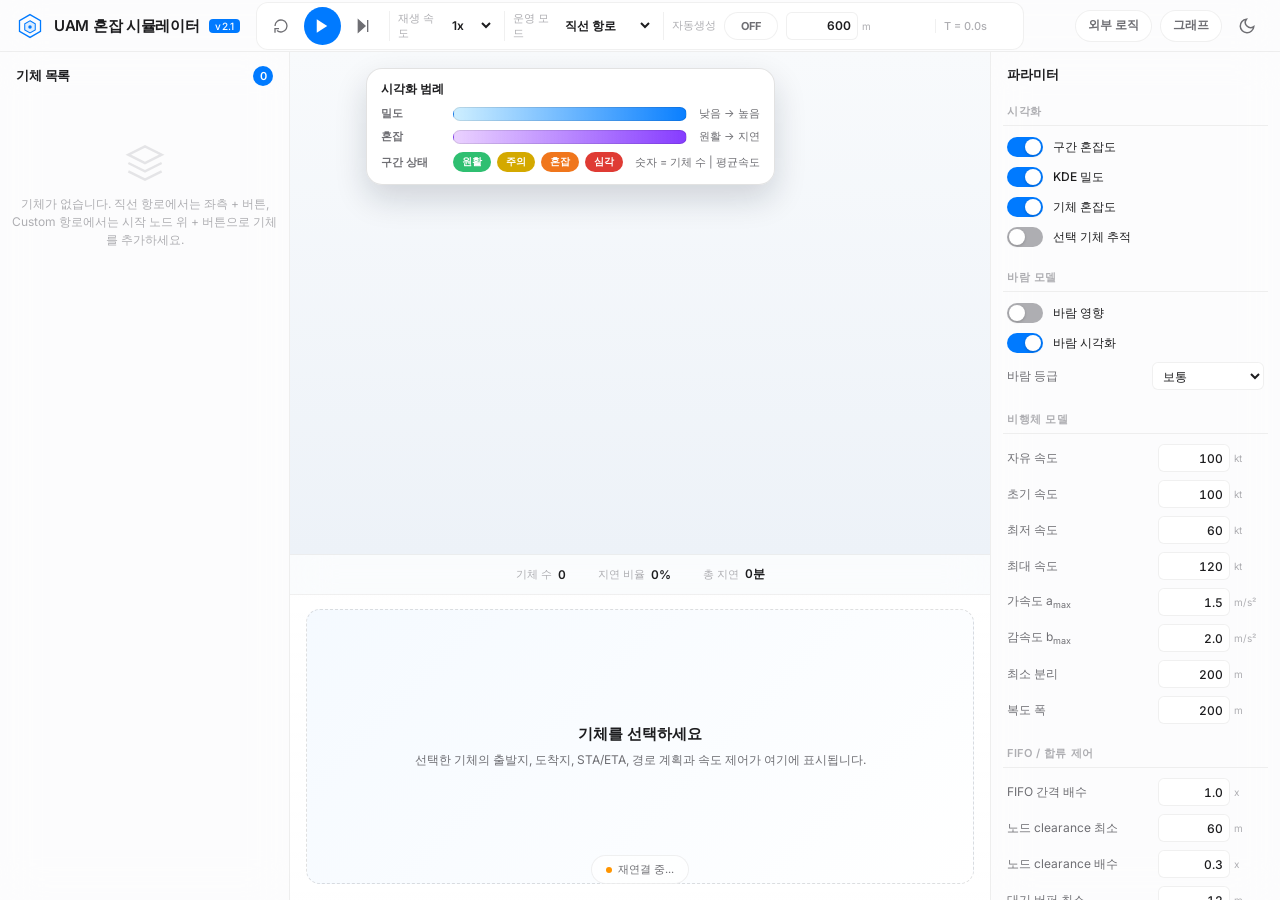
==== commit 55ef37c5: "Add analytics graphs and route naming improvements" ====
--- a/frontend/index.html
+++ b/frontend/index.html
@@ -68,6 +68,7 @@
 
     <div class="topbar-right">
       <button class="topbar-link-btn" id="btn-logic-studio" title="외부 로직 스튜디오" aria-label="외부 로직 스튜디오">외부 로직</button>
+      <button class="topbar-link-btn" id="btn-analytics-studio" title="그래프 / 로그" aria-label="그래프 / 로그">그래프</button>
       <button class="topbar-theme-btn" id="btn-theme" title="테마 전환" aria-label="테마 전환">
         <svg width="18" height="18" viewBox="0 0 24 24" fill="none" stroke="currentColor" stroke-width="2"><path d="M21 12.79A9 9 0 1 1 11.21 3 7 7 0 0 0 21 12.79z"/></svg>
       </button>
--- a/frontend/css/style.css
+++ b/frontend/css/style.css
@@ -1727,6 +1727,143 @@
   font-weight: 700;
 }
 
+.studio-connection.is-connected {
+  color: color-mix(in srgb, var(--success) 82%, var(--text) 18%);
+  border-color: color-mix(in srgb, var(--success) 32%, transparent);
+  background: color-mix(in srgb, var(--success) 12%, var(--surface-solid) 88%);
+}
+
+/* ---- Graph Studio ---- */
+.graphs-body {
+  overflow: hidden;
+}
+
+.graphs-layout {
+  flex: 1;
+  min-height: 0;
+  display: grid;
+  grid-template-columns: minmax(320px, 380px) minmax(0, 1fr);
+  gap: 18px;
+  padding: 18px;
+  overflow: hidden;
+}
+
+.graphs-side-panel {
+  min-height: 0;
+  display: grid;
+  grid-auto-rows: max-content;
+  gap: 16px;
+  overflow-y: auto;
+  padding-right: 6px;
+  padding-bottom: 18px;
+}
+
+.graphs-main-panel {
+  min-height: 0;
+  overflow-y: auto;
+  padding-right: 6px;
+  padding-bottom: 18px;
+}
+
+.graphs-summary-grid,
+.graphs-detail-grid {
+  display: grid;
+  grid-template-columns: repeat(2, minmax(0, 1fr));
+  gap: 16px;
+}
+
+.graphs-summary-grid {
+  margin-bottom: 16px;
+}
+
+.graphs-card-value {
+  font-size: 18px;
+  font-weight: 800;
+  letter-spacing: -0.03em;
+}
+
+.graphs-chart-canvas {
+  width: 100%;
+  height: 220px;
+  border-radius: 16px;
+  border: 1px solid color-mix(in srgb, var(--border) 90%, transparent);
+  background: color-mix(in srgb, var(--surface-solid) 94%, transparent);
+}
+
+.graphs-controls {
+  display: grid;
+  gap: 12px;
+}
+
+.graphs-control {
+  display: grid;
+  gap: 6px;
+}
+
+.graphs-control span {
+  font-size: 12px;
+  font-weight: 700;
+  color: var(--text-secondary);
+}
+
+.graphs-control select {
+  height: 38px;
+  border-radius: 12px;
+  border: 1px solid var(--border);
+  background: color-mix(in srgb, var(--surface-solid) 94%, transparent);
+  padding: 0 12px;
+  outline: none;
+}
+
+.graphs-scenario-list {
+  display: grid;
+  gap: 12px;
+}
+
+.graphs-scenario-item {
+  display: grid;
+  gap: 10px;
+  padding: 12px 14px;
+  border-radius: 16px;
+  border: 1px solid color-mix(in srgb, var(--border) 88%, transparent);
+  background:
+    linear-gradient(180deg, color-mix(in srgb, var(--surface-solid) 96%, transparent), color-mix(in srgb, var(--surface) 82%, transparent));
+}
+
+.graphs-scenario-item-head {
+  display: flex;
+  align-items: flex-start;
+  justify-content: space-between;
+  gap: 10px;
+}
+
+.graphs-scenario-item-head strong {
+  font-size: 13px;
+  font-weight: 800;
+}
+
+.graphs-scenario-item-head p {
+  margin-top: 4px;
+  font-size: 11px;
+  color: var(--text-secondary);
+  line-height: 1.45;
+}
+
+.graphs-file-links {
+  display: grid;
+  gap: 8px;
+}
+
+.graphs-file-links .studio-download-item {
+  padding: 10px 12px;
+  font-size: 12px;
+}
+
+.is-disabled {
+  pointer-events: none;
+  opacity: 0.55;
+}
+
 .studio-connection-live {
   border-color: color-mix(in srgb, var(--success) 42%, transparent);
   color: color-mix(in srgb, var(--success) 82%, var(--text) 18%);
@@ -1788,6 +1925,10 @@
 
 @media (max-width: 1200px) {
   .studio-layout {
+    grid-template-columns: minmax(0, 1fr);
+  }
+
+  .graphs-layout {
     grid-template-columns: minmax(0, 1fr);
   }
 
@@ -1798,7 +1939,17 @@
     padding-bottom: 12px;
   }
 
+  .graphs-side-panel,
+  .graphs-main-panel {
+    padding-right: 0;
+  }
+
   .studio-kv > div {
     grid-template-columns: 86px minmax(0, 1fr);
   }
-}
+
+  .graphs-summary-grid,
+  .graphs-detail-grid {
+    grid-template-columns: minmax(0, 1fr);
+  }
+}
